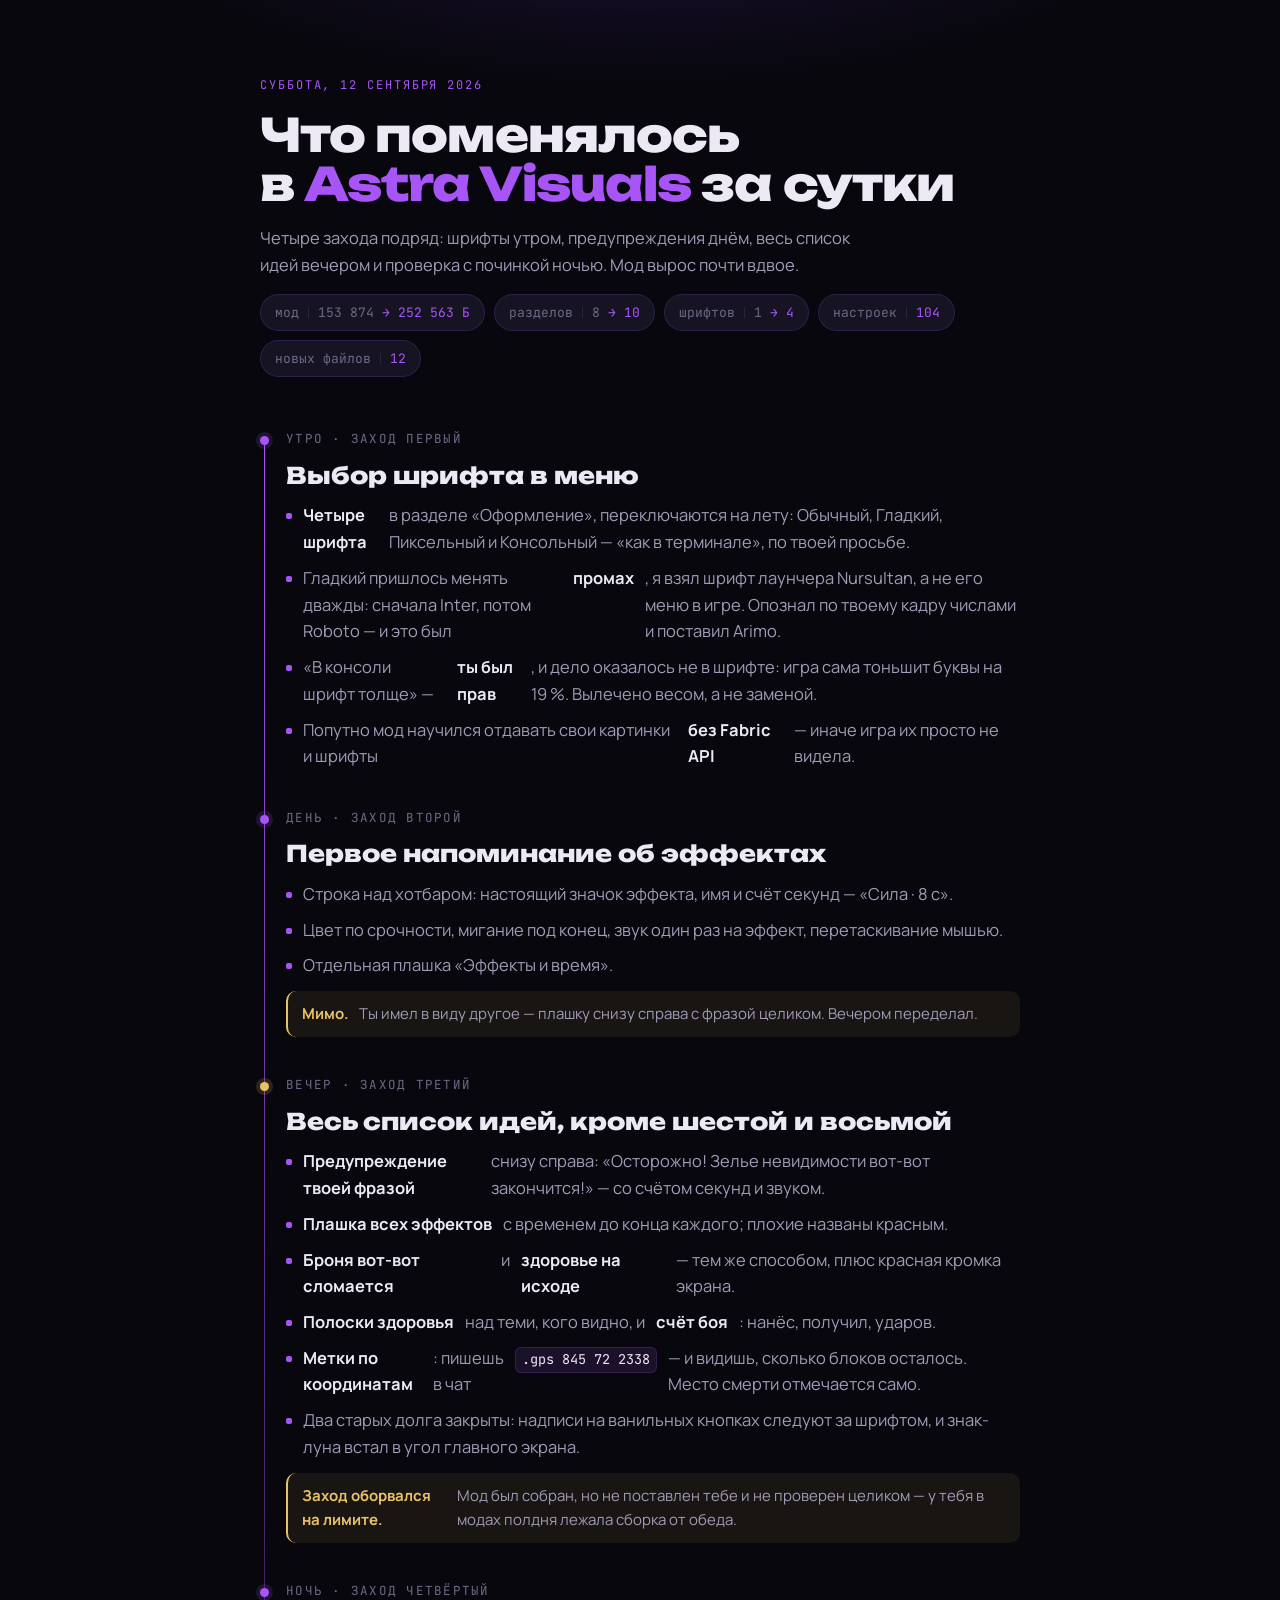
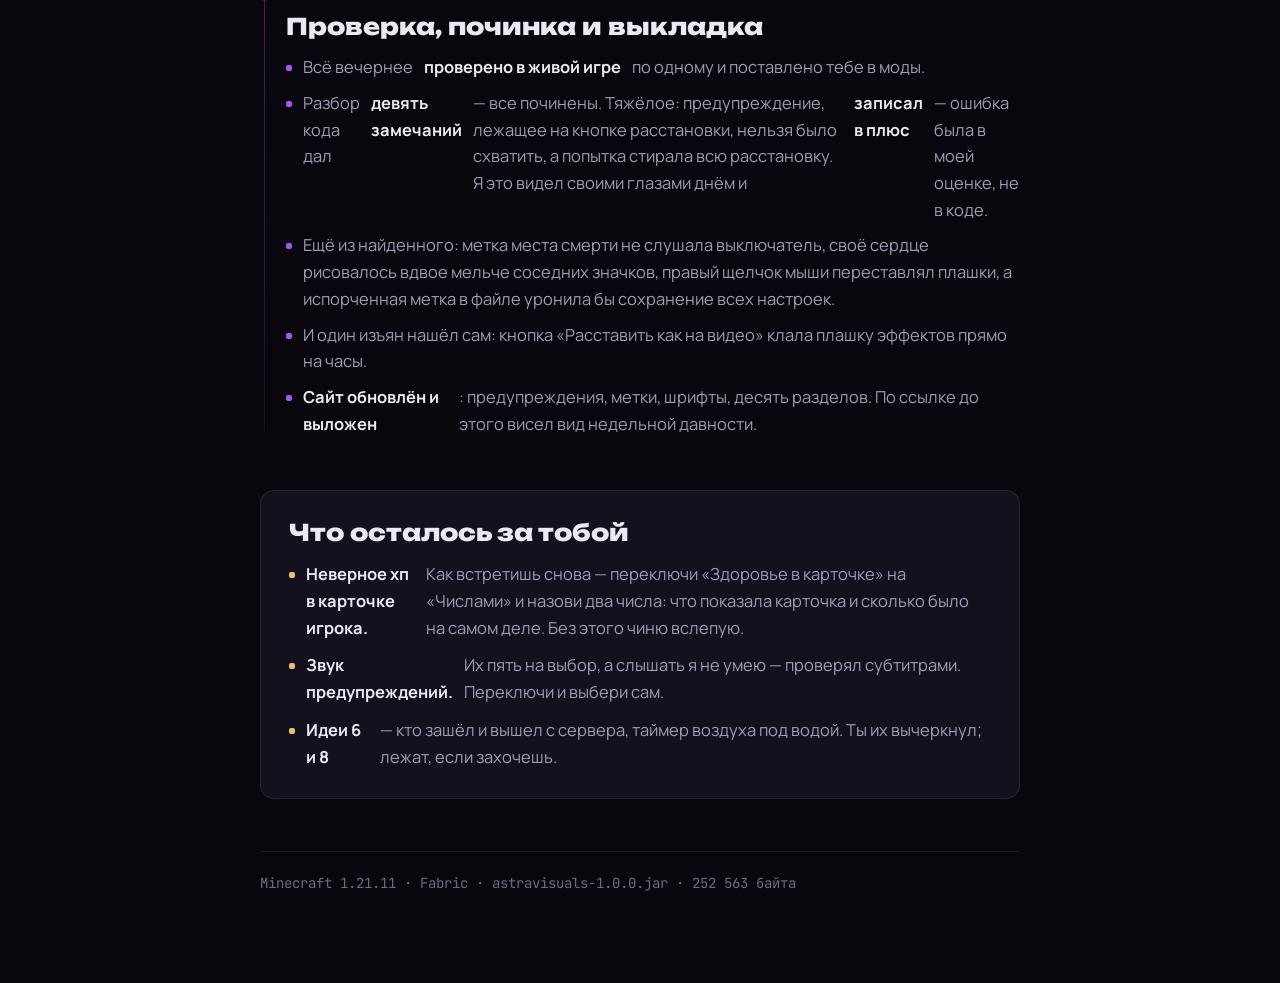
==== changes/index.html @ b12bbf44 "Сайт мода и страница изменений Сайт Astra Visuals и страница «что поменялось за сутки». Исходники ст" ====
<!doctype html>
<html lang="ru">
<head>
<meta charset="utf-8">
<meta name="viewport" content="width=device-width, initial-scale=1">
<meta name="description" content="Что поменялось в моде Astra Visuals за 12 сентября 2026 года.">
<meta property="og:title" content="Сутки Astra Visuals">
<meta property="og:description" content="Что поменялось в моде Astra Visuals за 12 сентября 2026 года.">
<meta property="og:type" content="website">
<title>Сутки Astra Visuals</title>
<link rel="preconnect" href="https://fonts.googleapis.com">
<link rel="preconnect" href="https://fonts.gstatic.com" crossorigin>
<link rel="stylesheet" href="https://fonts.googleapis.com/css2?family=Unbounded:wght@600;800&family=Manrope:wght@400;500;700&family=JetBrains+Mono:wght@400;500&display=swap">

<style>
  /* Мод фиолетово-чёрный, и страница живёт в том же одном тёмном мире —
     как и его сайт. Поэтому фон и все краски заданы явно, без второй темы. */
  :root {
    --ground:   #08070d;
    --surface:  #14111f;
    --raise:    #1b1729;
    --line:     rgba(168, 85, 247, .18);
    --hair:     rgba(236, 233, 245, .09);
    --text:     #ece9f5;
    --muted:    #a29bb6;
    --dim:      #6f6885;
    --accent:   #a855f7;
    --deep:     #6d3cd6;
    --done:     #7dd87d;
    --wait:     #e8c168;

    --display: "Unbounded", "Trebuchet MS", sans-serif;
    --body:    "Manrope", "Segoe UI", system-ui, sans-serif;
    --mono:    "JetBrains Mono", ui-monospace, Consolas, monospace;
  }

  * { box-sizing: border-box; }

  body {
    margin: 0;
    padding-block: clamp(40px, 7vw, 76px) clamp(48px, 8vw, 88px);
    padding-inline: 20px;
    background: var(--ground);
    background-image: radial-gradient(900px 420px at 50% -8%, rgba(109, 60, 214, .30), transparent 70%);
    color: var(--text);
    font-family: var(--body);
    font-size: 16.5px;
    line-height: 1.62;
    -webkit-font-smoothing: antialiased;
  }

  .page {
    width: 100%;
    max-width: 760px;
    margin-inline: auto;
    display: flex;
    flex-direction: column;
    gap: clamp(34px, 5vw, 52px);
  }

  h1, h2, h3 { font-family: var(--display); margin: 0; text-wrap: balance; }

  h1 {
    font-weight: 800;
    font-size: clamp(30px, 5.6vw, 46px);
    line-height: 1.06;
    letter-spacing: -.02em;
  }

  h1 b { color: var(--accent); font-weight: 800; }

  h2 { font-weight: 800; font-size: clamp(19px, 2.6vw, 23px); line-height: 1.25; }

  p { margin: 0; }

  .eyebrow {
    font-family: var(--mono);
    font-size: 12px;
    letter-spacing: .16em;
    text-transform: uppercase;
    color: var(--accent);
  }

  /* ===== Шапка ===== */
  .head { display: flex; flex-direction: column; gap: 16px; }

  .head p { color: var(--muted); max-width: 60ch; }

  /* ===== Плашки: ровно те, что мод рисует в игре ===== */
  .plates { display: flex; flex-wrap: wrap; gap: 9px; }

  .plate {
    display: inline-flex;
    align-items: center;
    gap: 9px;
    padding: 7px 14px;
    border-radius: 999px;
    background: rgba(27, 23, 41, .8);
    border: 1px solid var(--line);
    font-family: var(--mono);
    font-size: 13px;
    font-variant-numeric: tabular-nums;
    white-space: nowrap;
  }

  .plate .k { color: var(--dim); }
  .plate .k::after { content: ""; display: inline-block; width: 1px; height: 11px; margin-left: 9px; background: var(--hair); vertical-align: -1px; }
  .plate .v { color: var(--accent); }
  .plate .v .was { color: var(--dim); }

  /* ===== Лента заходов ===== */
  .runs {
    display: flex;
    flex-direction: column;
    gap: clamp(26px, 4vw, 38px);
    position: relative;
    padding-left: 26px;
  }

  .runs::before {
    content: "";
    position: absolute;
    left: 4px;
    top: 7px;
    bottom: 7px;
    width: 1px;
    background: linear-gradient(180deg, var(--accent), rgba(168, 85, 247, .12));
  }

  .run { position: relative; display: flex; flex-direction: column; gap: 12px; }

  .run::before {
    content: "";
    position: absolute;
    left: -26px;
    top: 7px;
    width: 9px;
    height: 9px;
    border-radius: 50%;
    background: var(--accent);
    box-shadow: 0 0 0 4px rgba(168, 85, 247, .16);
  }

  .run.cut::before { background: var(--wait); box-shadow: 0 0 0 4px rgba(232, 193, 104, .16); }

  .when {
    font-family: var(--mono);
    font-size: 12.5px;
    letter-spacing: .1em;
    text-transform: uppercase;
    color: var(--dim);
  }

  .run ul {
    margin: 0;
    padding: 0;
    list-style: none;
    display: flex;
    flex-direction: column;
    gap: 9px;
    color: var(--muted);
  }

  .run li { display: flex; gap: 11px; align-items: baseline; }

  .run li::before {
    content: "";
    width: 6px;
    height: 6px;
    border-radius: 2px;
    background: var(--accent);
    flex: none;
    translate: 0 -2px;
  }

  .run li b { color: var(--text); font-weight: 700; }

  code {
    font-family: var(--mono);
    font-size: 13.5px;
    background: rgba(168, 85, 247, .13);
    border: 1px solid var(--line);
    border-radius: 6px;
    padding: 1px 6px;
    color: var(--text);
    white-space: nowrap;
  }

  /* Пометка у оборванного захода — единственное место с жёлтым */
  .note {
    display: flex;
    gap: 10px;
    align-items: baseline;
    padding: 11px 14px;
    border-radius: 10px;
    background: rgba(232, 193, 104, .07);
    border-left: 2px solid var(--wait);
    color: var(--muted);
    font-size: 15px;
  }

  .note b { color: var(--wait); font-weight: 700; }

  /* ===== Что осталось ===== */
  .rest {
    display: flex;
    flex-direction: column;
    gap: 14px;
    padding: clamp(20px, 3vw, 28px);
    border-radius: 14px;
    background: var(--surface);
    border: 1px solid var(--hair);
  }

  .rest ul { margin: 0; padding: 0; list-style: none; display: flex; flex-direction: column; gap: 11px; color: var(--muted); }
  .rest li { display: flex; gap: 11px; align-items: baseline; }
  .rest li::before { content: ""; width: 6px; height: 6px; border-radius: 2px; background: var(--wait); flex: none; translate: 0 -2px; }
  .rest li b { color: var(--text); font-weight: 700; }

  footer {
    color: var(--dim);
    font-size: 14px;
    font-family: var(--mono);
    border-top: 1px solid var(--hair);
    padding-top: 20px;
  }

  @media (max-width: 430px) {
    .runs { padding-left: 22px; }
    .run::before { left: -22px; }
  }

  @media (prefers-reduced-motion: reduce) {
    * { animation: none !important; transition: none !important; }
  }
</style>

</head>
<body>
<div class="page">

  <header class="head">
    <span class="eyebrow">Суббота, 12 сентября 2026</span>
    <h1>Что поменялось<br>в <b>Astra Visuals</b> за сутки</h1>
    <p>Четыре захода подряд: шрифты утром, предупреждения днём, весь список идей вечером
      и проверка с починкой ночью. Мод вырос почти вдвое.</p>
    <div class="plates">
      <span class="plate"><span class="k">мод</span><span class="v"><span class="was">153 874</span> → 252 563 Б</span></span>
      <span class="plate"><span class="k">разделов</span><span class="v"><span class="was">8</span> → 10</span></span>
      <span class="plate"><span class="k">шрифтов</span><span class="v"><span class="was">1</span> → 4</span></span>
      <span class="plate"><span class="k">настроек</span><span class="v">104</span></span>
      <span class="plate"><span class="k">новых файлов</span><span class="v">12</span></span>
    </div>
  </header>

  <div class="runs">

    <section class="run">
      <span class="when">Утро · заход первый</span>
      <h2>Выбор шрифта в меню</h2>
      <ul>
        <li><b>Четыре шрифта</b> в разделе «Оформление», переключаются на лету: Обычный,
          Гладкий, Пиксельный и Консольный — «как в терминале», по твоей просьбе.</li>
        <li>Гладкий пришлось менять дважды: сначала Inter, потом Roboto — и это был <b>промах</b>,
          я взял шрифт лаунчера Nursultan, а не его меню в игре. Опознал по твоему кадру
          числами и поставил Arimo.</li>
        <li>«В консоли шрифт толще» — <b>ты был прав</b>, и дело оказалось не в шрифте:
          игра сама тоньшит буквы на 19 %. Вылечено весом, а не заменой.</li>
        <li>Попутно мод научился отдавать свои картинки и шрифты <b>без Fabric API</b> —
          иначе игра их просто не видела.</li>
      </ul>
    </section>

    <section class="run">
      <span class="when">День · заход второй</span>
      <h2>Первое напоминание об эффектах</h2>
      <ul>
        <li>Строка над хотбаром: настоящий значок эффекта, имя и счёт секунд — «Сила · 8 с».</li>
        <li>Цвет по срочности, мигание под конец, звук один раз на эффект, перетаскивание мышью.</li>
        <li>Отдельная плашка «Эффекты и время».</li>
      </ul>
      <div class="note"><b>Мимо.</b>
        <span>Ты имел в виду другое — плашку снизу справа с фразой целиком. Вечером переделал.</span></div>
    </section>

    <section class="run cut">
      <span class="when">Вечер · заход третий</span>
      <h2>Весь список идей, кроме шестой и восьмой</h2>
      <ul>
        <li><b>Предупреждение твоей фразой</b> снизу справа: «Осторожно! Зелье невидимости
          вот-вот закончится!» — со счётом секунд и звуком.</li>
        <li><b>Плашка всех эффектов</b> с временем до конца каждого; плохие названы красным.</li>
        <li><b>Броня вот-вот сломается</b> и <b>здоровье на исходе</b> — тем же способом,
          плюс красная кромка экрана.</li>
        <li><b>Полоски здоровья</b> над теми, кого видно, и <b>счёт боя</b>: нанёс, получил, ударов.</li>
        <li><b>Метки по координатам</b>: пишешь в чат <code>.gps 845 72 2338</code> — и видишь,
          сколько блоков осталось. Место смерти отмечается само.</li>
        <li>Два старых долга закрыты: надписи на ванильных кнопках следуют за шрифтом,
          и знак-луна встал в угол главного экрана.</li>
      </ul>
      <div class="note"><b>Заход оборвался на лимите.</b>
        <span>Мод был собран, но не поставлен тебе и не проверен целиком — у тебя в модах
          полдня лежала сборка от обеда.</span></div>
    </section>

    <section class="run">
      <span class="when">Ночь · заход четвёртый</span>
      <h2>Проверка, починка и выкладка</h2>
      <ul>
        <li>Всё вечернее <b>проверено в живой игре</b> по одному и поставлено тебе в моды.</li>
        <li>Разбор кода дал <b>девять замечаний</b> — все починены. Тяжёлое: предупреждение,
          лежащее на кнопке расстановки, нельзя было схватить, а попытка стирала всю расстановку.
          Я это видел своими глазами днём и <b>записал в плюс</b> — ошибка была в моей оценке,
          не в коде.</li>
        <li>Ещё из найденного: метка места смерти не слушала выключатель, своё сердце рисовалось
          вдвое мельче соседних значков, правый щелчок мыши переставлял плашки, а испорченная
          метка в файле уронила бы сохранение всех настроек.</li>
        <li>И один изъян нашёл сам: кнопка «Расставить как на видео» клала плашку эффектов
          прямо на часы.</li>
        <li><b>Сайт обновлён и выложен</b>: предупреждения, метки, шрифты, десять разделов.
          По ссылке до этого висел вид недельной давности.</li>
      </ul>
    </section>

  </div>

  <section class="rest">
    <h2>Что осталось за тобой</h2>
    <ul>
      <li><b>Неверное хп в карточке игрока.</b> Как встретишь снова — переключи «Здоровье
        в карточке» на «Числами» и назови два числа: что показала карточка и сколько было
        на самом деле. Без этого чиню вслепую.</li>
      <li><b>Звук предупреждений.</b> Их пять на выбор, а слышать я не умею — проверял субтитрами.
        Переключи и выбери сам.</li>
      <li><b>Идеи 6 и 8</b> — кто зашёл и вышел с сервера, таймер воздуха под водой.
        Ты их вычеркнул; лежат, если захочешь.</li>
    </ul>
  </section>

  <footer>Minecraft 1.21.11 · Fabric · astravisuals-1.0.0.jar · 252 563 байта</footer>

</div>
</body>
</html>
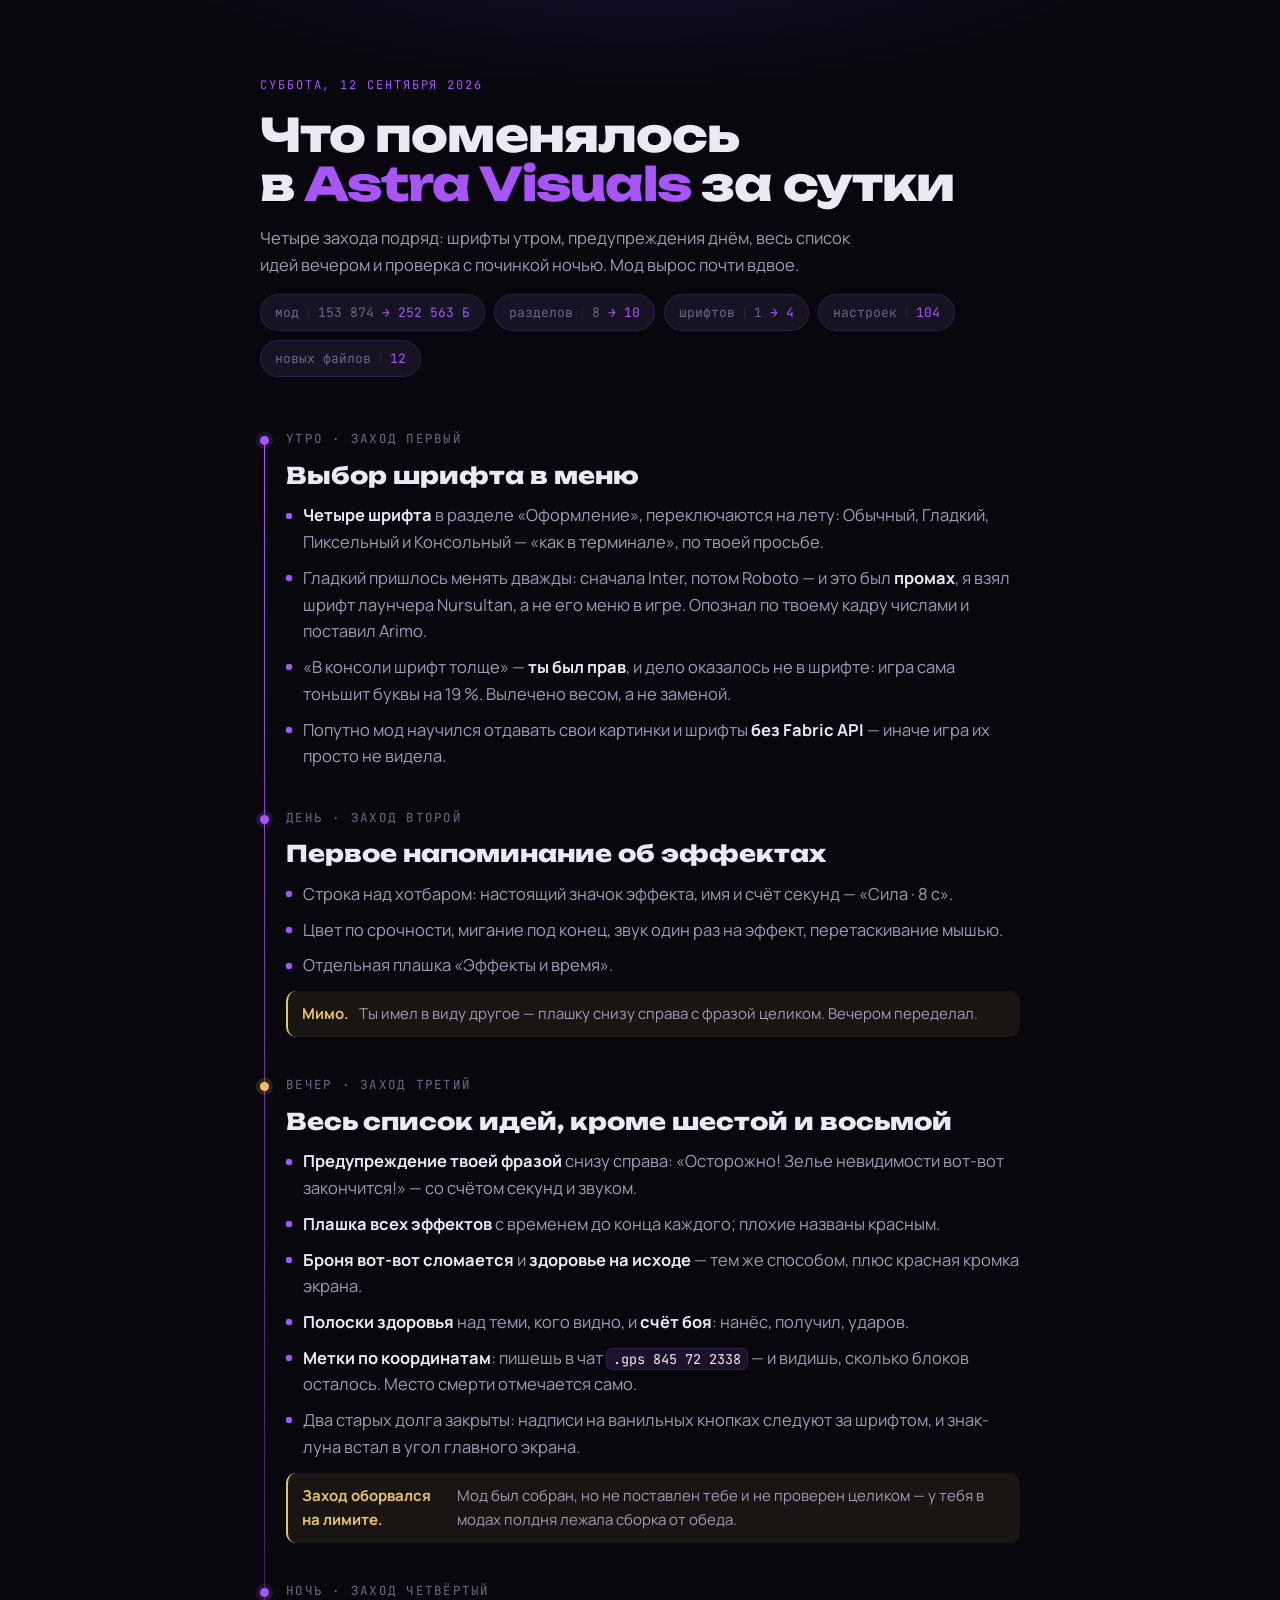
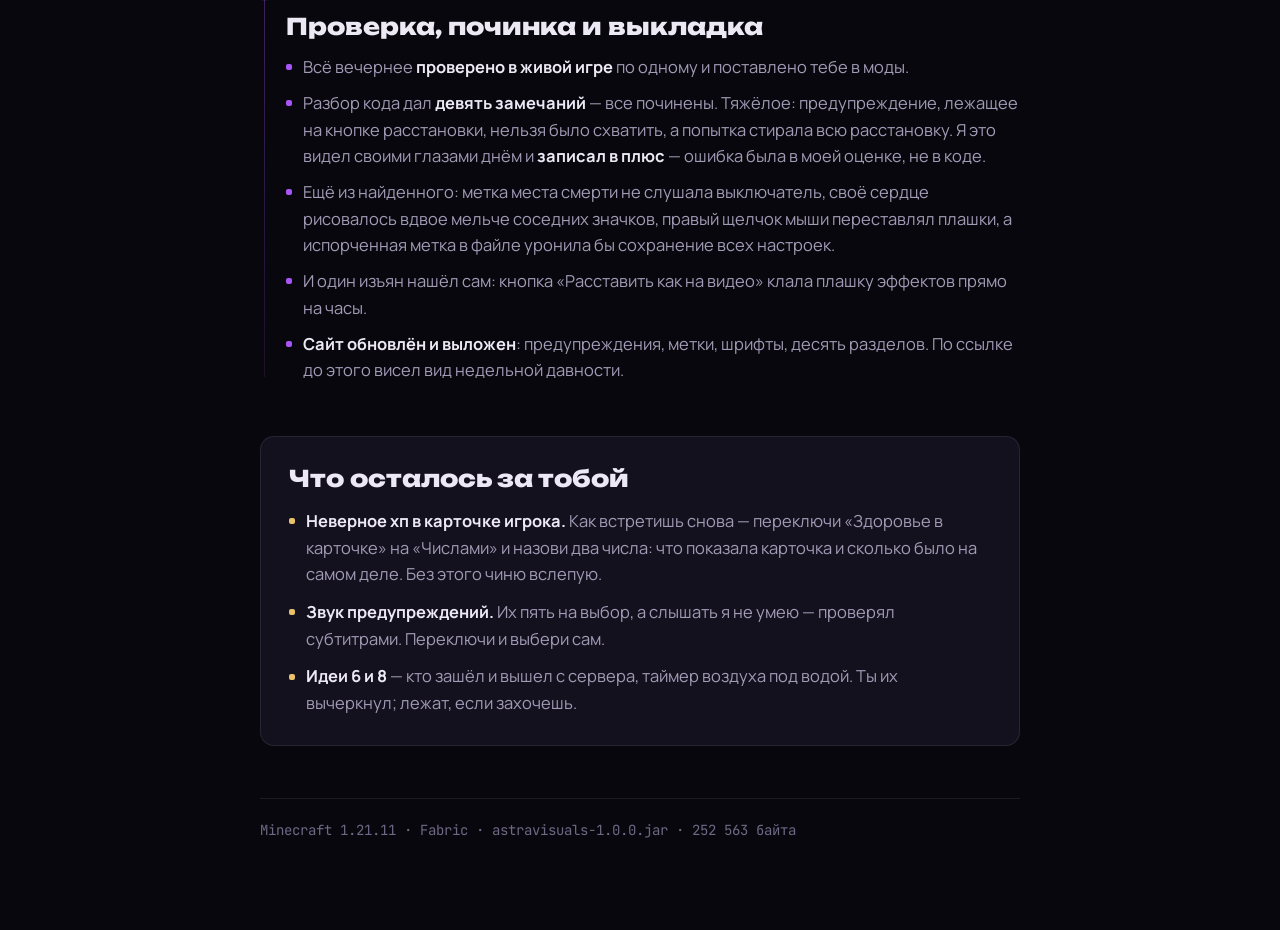
==== commit 591dea16: "Пункты списков: маркер на место, а не флексом Пункт списка был флекс-контейнером, а флекс делает отд" ====
--- a/changes/index.html
+++ b/changes/index.html
@@ -161,16 +161,17 @@
     color: var(--muted);
   }
 
-  .run li { display: flex; gap: 11px; align-items: baseline; }
+  .run li { position: relative; padding-left: 17px; }
 
   .run li::before {
     content: "";
+    position: absolute;
+    left: 0;
+    top: .62em;
     width: 6px;
     height: 6px;
     border-radius: 2px;
     background: var(--accent);
-    flex: none;
-    translate: 0 -2px;
   }
 
   .run li b { color: var(--text); font-weight: 700; }
@@ -213,8 +214,8 @@
   }
 
   .rest ul { margin: 0; padding: 0; list-style: none; display: flex; flex-direction: column; gap: 11px; color: var(--muted); }
-  .rest li { display: flex; gap: 11px; align-items: baseline; }
-  .rest li::before { content: ""; width: 6px; height: 6px; border-radius: 2px; background: var(--wait); flex: none; translate: 0 -2px; }
+  .rest li { position: relative; padding-left: 17px; }
+  .rest li::before { content: ""; position: absolute; left: 0; top: .62em; width: 6px; height: 6px; border-radius: 2px; background: var(--wait); }
   .rest li b { color: var(--text); font-weight: 700; }
 
   footer {
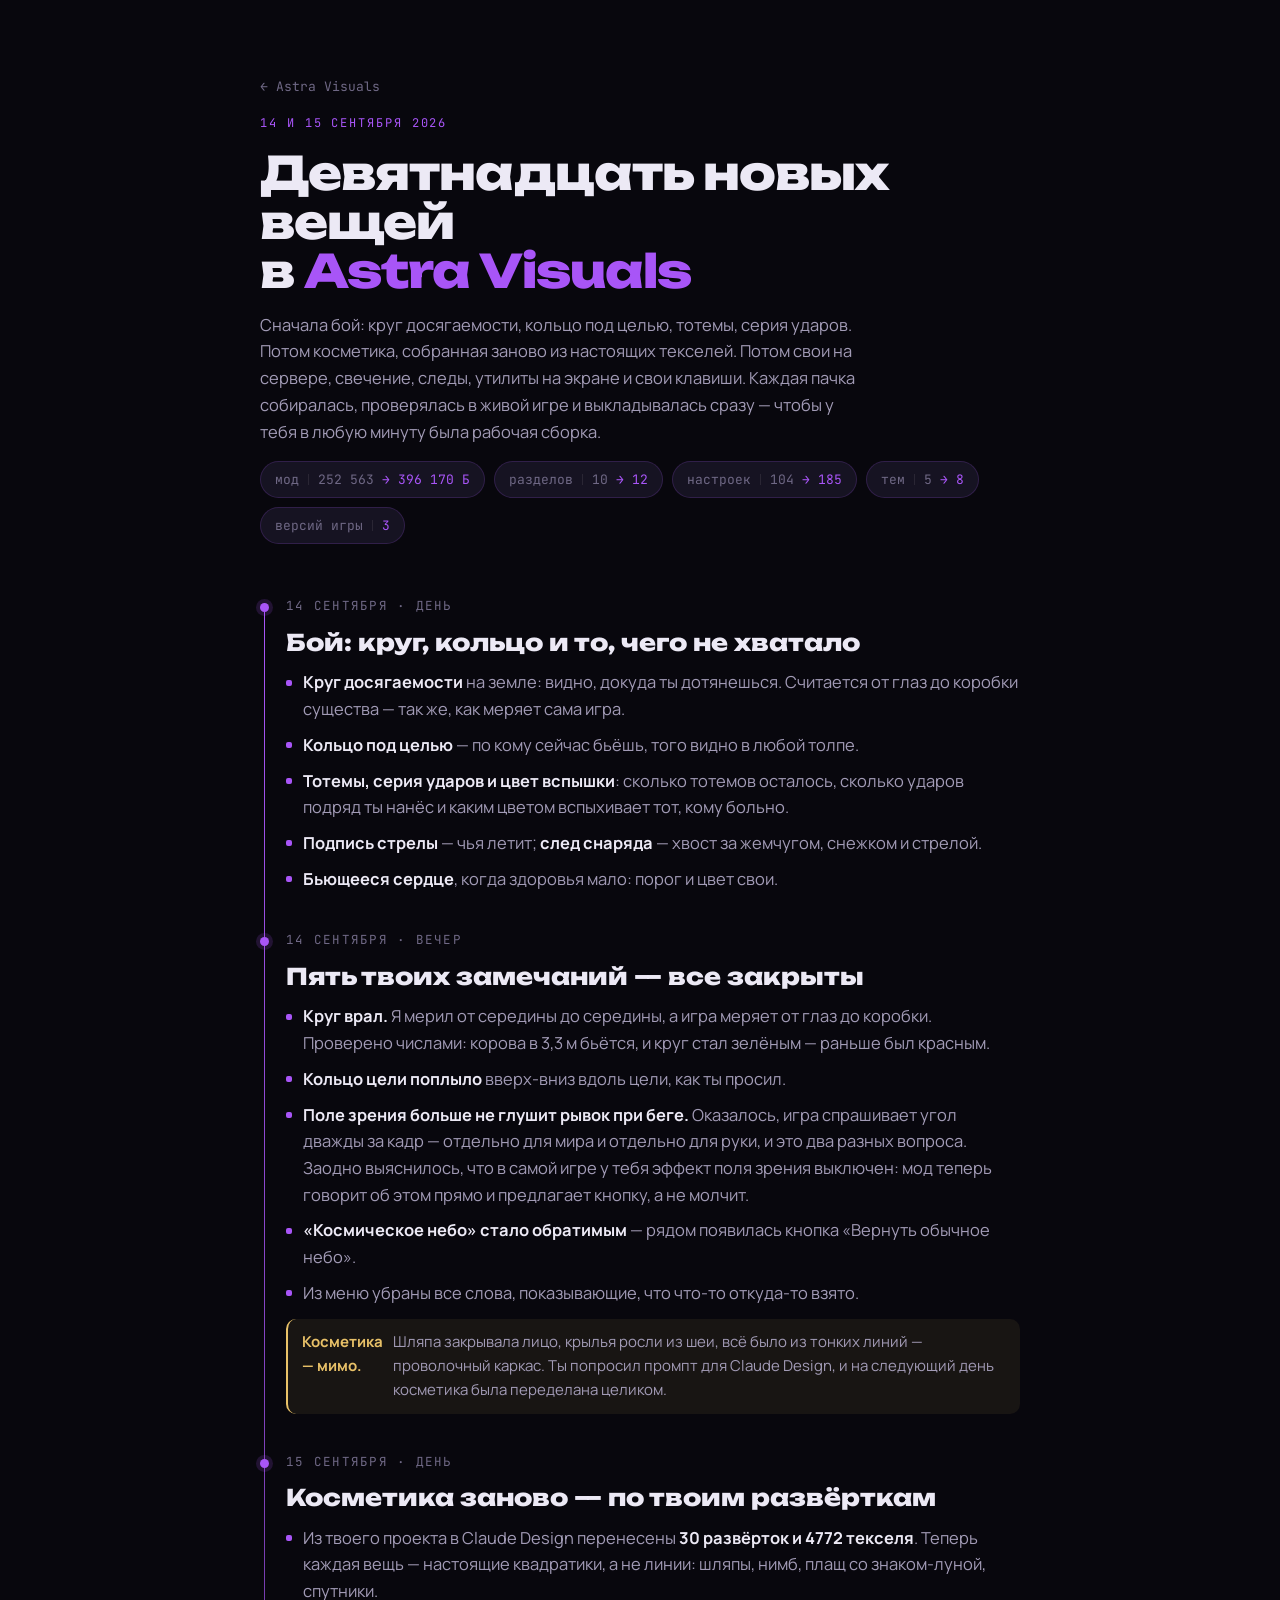
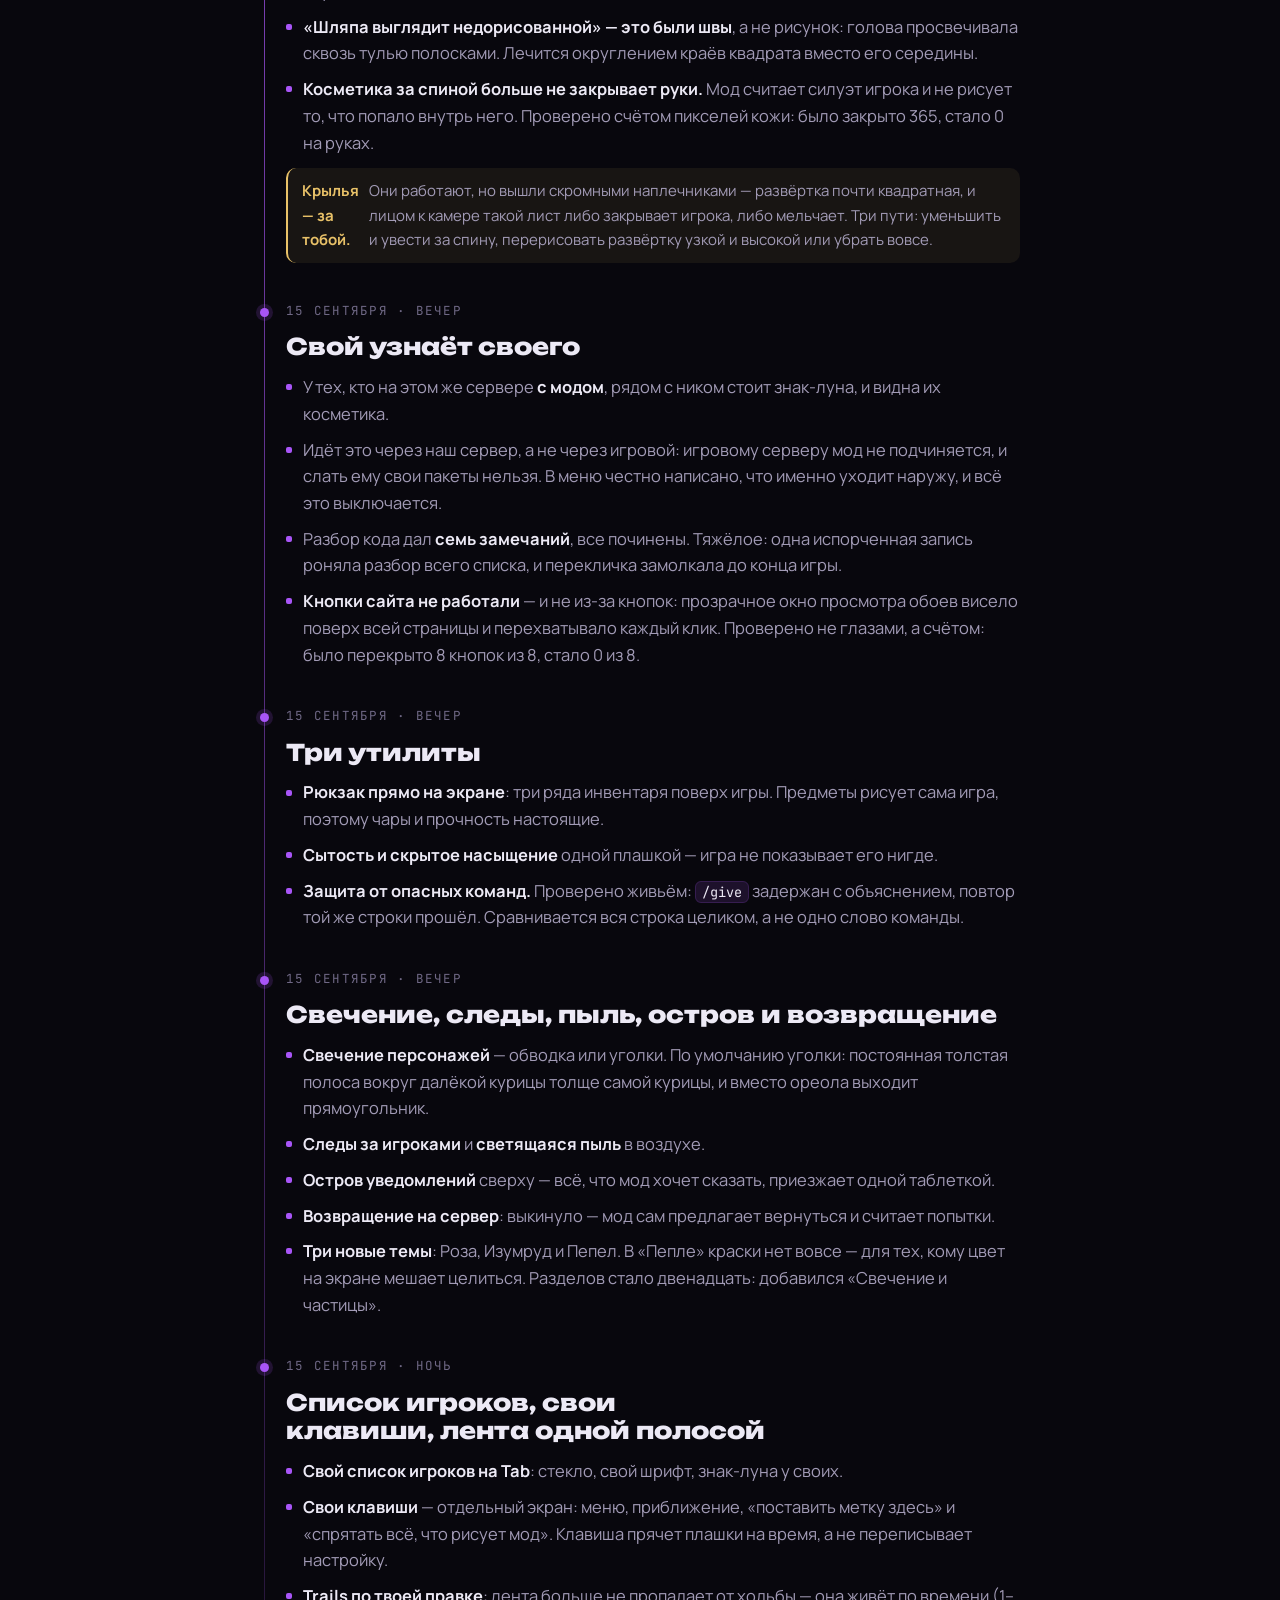
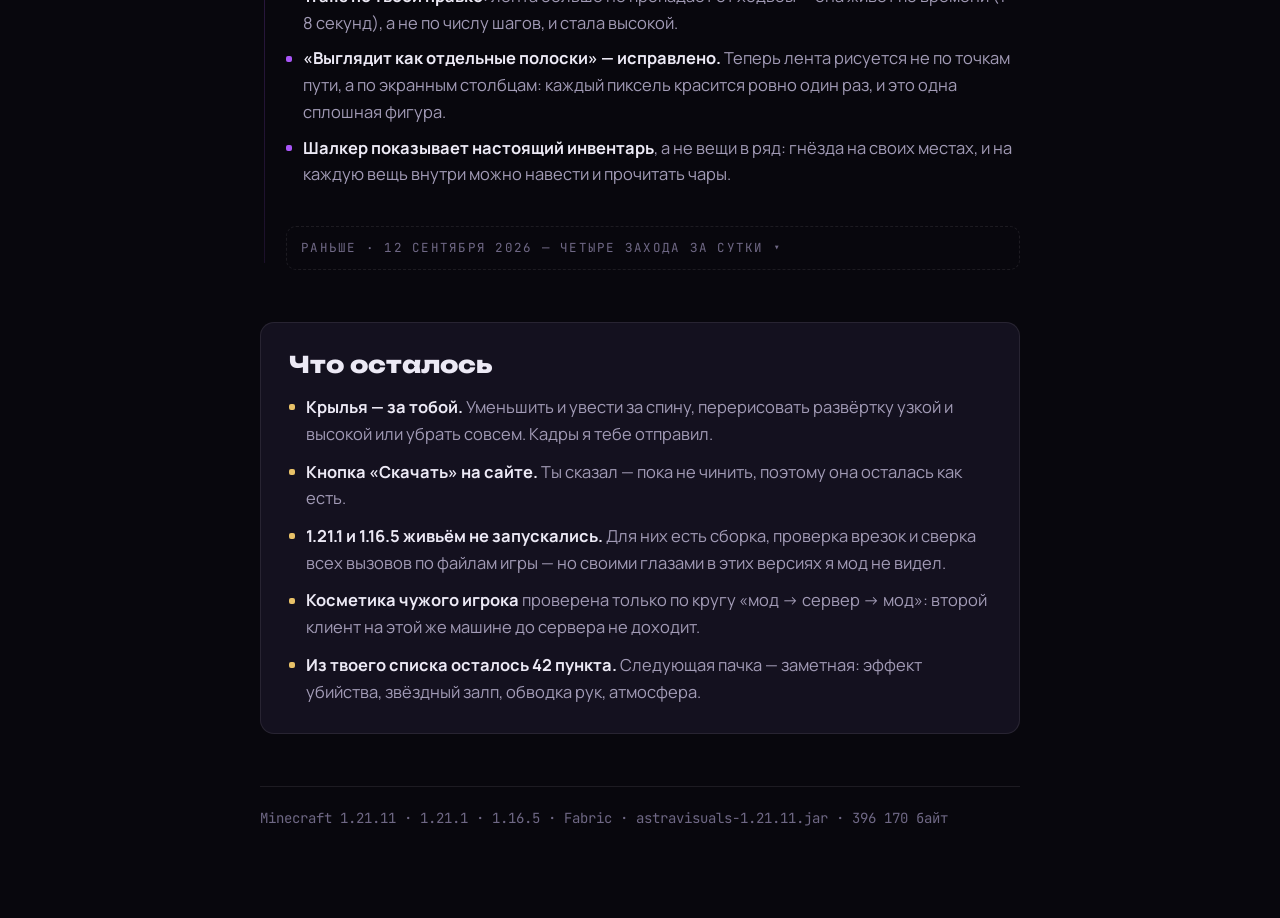
==== commit 12b038d9: "Сайт: всё, что появилось 14 и 15 сентября Главная: раздел «Новое» с девятнадцатью карточками (бой, к" ====
--- a/changes/index.html
+++ b/changes/index.html
@@ -3,11 +3,11 @@
 <head>
 <meta charset="utf-8">
 <meta name="viewport" content="width=device-width, initial-scale=1">
-<meta name="description" content="Что поменялось в моде Astra Visuals за 12 сентября 2026 года.">
-<meta property="og:title" content="Сутки Astra Visuals">
-<meta property="og:description" content="Что поменялось в моде Astra Visuals за 12 сентября 2026 года.">
+<meta name="description" content="Что появилось в моде Astra Visuals 14 и 15 сентября 2026 года: бой, косметика, свои на сервере, свечение и утилиты на экране.">
+<meta property="og:title" content="Что нового в Astra Visuals">
+<meta property="og:description" content="Что появилось в моде Astra Visuals 14 и 15 сентября 2026 года: бой, косметика, свои на сервере, свечение и утилиты на экране.">
 <meta property="og:type" content="website">
-<title>Сутки Astra Visuals</title>
+<title>Что нового в Astra Visuals</title>
 <link rel="preconnect" href="https://fonts.googleapis.com">
 <link rel="preconnect" href="https://fonts.gstatic.com" crossorigin>
 <link rel="stylesheet" href="https://fonts.googleapis.com/css2?family=Unbounded:wght@600;800&family=Manrope:wght@400;500;700&family=JetBrains+Mono:wght@400;500&display=swap">
@@ -86,6 +86,42 @@
 
   .head p { color: var(--muted); max-width: 60ch; }
 
+  .back {
+    font-family: var(--mono);
+    font-size: 13px;
+    color: var(--dim);
+    text-decoration: none;
+    border-bottom: 1px solid transparent;
+    align-self: flex-start;
+  }
+
+  .back:hover { color: var(--accent); border-bottom-color: var(--line); }
+
+  /* ===== Прошлые дни: свёрнуты, чтобы новое было сверху ===== */
+  .older { position: relative; }
+
+  .older > summary {
+    cursor: pointer;
+    list-style: none;
+    font-family: var(--mono);
+    font-size: 12.5px;
+    letter-spacing: .1em;
+    text-transform: uppercase;
+    color: var(--dim);
+    padding: 11px 14px;
+    border-radius: 10px;
+    border: 1px dashed var(--hair);
+  }
+
+  .older > summary::-webkit-details-marker { display: none; }
+  .older > summary:hover { color: var(--accent); border-color: var(--line); }
+  .older > summary::after { content: " ▾"; }
+  .older[open] > summary::after { content: " ▴"; }
+
+  .older[open] > summary { margin-bottom: clamp(26px, 4vw, 38px); }
+
+  .older .run + .run { margin-top: clamp(26px, 4vw, 38px); }
+
   /* ===== Плашки: ровно те, что мод рисует в игре ===== */
   .plates { display: flex; flex-wrap: wrap; gap: 9px; }
 
@@ -241,20 +277,133 @@
 <div class="page">
 
   <header class="head">
-    <span class="eyebrow">Суббота, 12 сентября 2026</span>
-    <h1>Что поменялось<br>в <b>Astra Visuals</b> за сутки</h1>
-    <p>Четыре захода подряд: шрифты утром, предупреждения днём, весь список идей вечером
-      и проверка с починкой ночью. Мод вырос почти вдвое.</p>
+    <a class="back" href="../">← Astra Visuals</a>
+    <span class="eyebrow">14 и 15 сентября 2026</span>
+    <h1>Девятнадцать новых вещей<br>в <b>Astra Visuals</b></h1>
+    <p>Сначала бой: круг досягаемости, кольцо под целью, тотемы, серия ударов. Потом косметика,
+      собранная заново из настоящих текселей. Потом свои на сервере, свечение, следы, утилиты на экране
+      и свои клавиши. Каждая пачка собиралась, проверялась в живой игре и выкладывалась сразу —
+      чтобы у тебя в любую минуту была рабочая сборка.</p>
     <div class="plates">
-      <span class="plate"><span class="k">мод</span><span class="v"><span class="was">153 874</span> → 252 563 Б</span></span>
-      <span class="plate"><span class="k">разделов</span><span class="v"><span class="was">8</span> → 10</span></span>
-      <span class="plate"><span class="k">шрифтов</span><span class="v"><span class="was">1</span> → 4</span></span>
-      <span class="plate"><span class="k">настроек</span><span class="v">104</span></span>
-      <span class="plate"><span class="k">новых файлов</span><span class="v">12</span></span>
+      <span class="plate"><span class="k">мод</span><span class="v"><span class="was">252 563</span> → 396 170 Б</span></span>
+      <span class="plate"><span class="k">разделов</span><span class="v"><span class="was">10</span> → 12</span></span>
+      <span class="plate"><span class="k">настроек</span><span class="v"><span class="was">104</span> → 185</span></span>
+      <span class="plate"><span class="k">тем</span><span class="v"><span class="was">5</span> → 8</span></span>
+      <span class="plate"><span class="k">версий игры</span><span class="v">3</span></span>
     </div>
   </header>
 
   <div class="runs">
+
+    <section class="run">
+      <span class="when">14 сентября · день</span>
+      <h2>Бой: круг, кольцо и то, чего не хватало</h2>
+      <ul>
+        <li><b>Круг досягаемости</b> на земле: видно, докуда ты дотянешься. Считается от глаз до коробки
+          существа — так же, как меряет сама игра.</li>
+        <li><b>Кольцо под целью</b> — по кому сейчас бьёшь, того видно в любой толпе.</li>
+        <li><b>Тотемы, серия ударов и цвет вспышки</b>: сколько тотемов осталось, сколько ударов подряд ты
+          нанёс и каким цветом вспыхивает тот, кому больно.</li>
+        <li><b>Подпись стрелы</b> — чья летит; <b>след снаряда</b> — хвост за жемчугом, снежком и стрелой.</li>
+        <li><b>Бьющееся сердце</b>, когда здоровья мало: порог и цвет свои.</li>
+      </ul>
+    </section>
+
+    <section class="run">
+      <span class="when">14 сентября · вечер</span>
+      <h2>Пять твоих замечаний — все закрыты</h2>
+      <ul>
+        <li><b>Круг врал.</b> Я мерил от середины до середины, а игра меряет от глаз до коробки. Проверено
+          числами: корова в 3,3 м бьётся, и круг стал зелёным — раньше был красным.</li>
+        <li><b>Кольцо цели поплыло</b> вверх-вниз вдоль цели, как ты просил.</li>
+        <li><b>Поле зрения больше не глушит рывок при беге.</b> Оказалось, игра спрашивает угол дважды за
+          кадр — отдельно для мира и отдельно для руки, и это два разных вопроса. Заодно выяснилось, что
+          в самой игре у тебя эффект поля зрения выключен: мод теперь говорит об этом прямо и предлагает
+          кнопку, а не молчит.</li>
+        <li><b>«Космическое небо» стало обратимым</b> — рядом появилась кнопка «Вернуть обычное небо».</li>
+        <li>Из меню убраны все слова, показывающие, что что-то откуда-то взято.</li>
+      </ul>
+      <div class="note"><b>Косметика — мимо.</b>
+        <span>Шляпа закрывала лицо, крылья росли из шеи, всё было из тонких линий — проволочный каркас.
+          Ты попросил промпт для Claude Design, и на следующий день косметика была переделана целиком.</span></div>
+    </section>
+
+    <section class="run">
+      <span class="when">15 сентября · день</span>
+      <h2>Косметика заново — по твоим развёрткам</h2>
+      <ul>
+        <li>Из твоего проекта в Claude Design перенесены <b>30 развёрток и 4772 текселя</b>. Теперь каждая
+          вещь — настоящие квадратики, а не линии: шляпы, нимб, плащ со знаком-луной, спутники.</li>
+        <li><b>«Шляпа выглядит недорисованной» — это были швы</b>, а не рисунок: голова просвечивала сквозь
+          тулью полосками. Лечится округлением краёв квадрата вместо его середины.</li>
+        <li><b>Косметика за спиной больше не закрывает руки.</b> Мод считает силуэт игрока и не рисует то,
+          что попало внутрь него. Проверено счётом пикселей кожи: было закрыто 365, стало 0 на руках.</li>
+      </ul>
+      <div class="note"><b>Крылья — за тобой.</b>
+        <span>Они работают, но вышли скромными наплечниками — развёртка почти квадратная, и лицом к камере
+          такой лист либо закрывает игрока, либо мельчает. Три пути: уменьшить и увести за спину,
+          перерисовать развёртку узкой и высокой или убрать вовсе.</span></div>
+    </section>
+
+    <section class="run">
+      <span class="when">15 сентября · вечер</span>
+      <h2>Свой узнаёт своего</h2>
+      <ul>
+        <li>У тех, кто на этом же сервере <b>с модом</b>, рядом с ником стоит знак-луна, и видна их косметика.</li>
+        <li>Идёт это через наш сервер, а не через игровой: игровому серверу мод не подчиняется, и слать ему
+          свои пакеты нельзя. В меню честно написано, что именно уходит наружу, и всё это выключается.</li>
+        <li>Разбор кода дал <b>семь замечаний</b>, все починены. Тяжёлое: одна испорченная запись роняла
+          разбор всего списка, и перекличка замолкала до конца игры.</li>
+        <li><b>Кнопки сайта не работали</b> — и не из-за кнопок: прозрачное окно просмотра обоев висело
+          поверх всей страницы и перехватывало каждый клик. Проверено не глазами, а счётом: было перекрыто
+          8 кнопок из 8, стало 0 из 8.</li>
+      </ul>
+    </section>
+
+    <section class="run">
+      <span class="when">15 сентября · вечер</span>
+      <h2>Три утилиты</h2>
+      <ul>
+        <li><b>Рюкзак прямо на экране</b>: три ряда инвентаря поверх игры. Предметы рисует сама игра,
+          поэтому чары и прочность настоящие.</li>
+        <li><b>Сытость и скрытое насыщение</b> одной плашкой — игра не показывает его нигде.</li>
+        <li><b>Защита от опасных команд.</b> Проверено живьём: <code>/give</code> задержан с объяснением,
+          повтор той же строки прошёл. Сравнивается вся строка целиком, а не одно слово команды.</li>
+      </ul>
+    </section>
+
+    <section class="run">
+      <span class="when">15 сентября · вечер</span>
+      <h2>Свечение, следы, пыль, остров и возвращение</h2>
+      <ul>
+        <li><b>Свечение персонажей</b> — обводка или уголки. По умолчанию уголки: постоянная толстая полоса
+          вокруг далёкой курицы толще самой курицы, и вместо ореола выходит прямоугольник.</li>
+        <li><b>Следы за игроками</b> и <b>светящаяся пыль</b> в воздухе.</li>
+        <li><b>Остров уведомлений</b> сверху — всё, что мод хочет сказать, приезжает одной таблеткой.</li>
+        <li><b>Возвращение на сервер</b>: выкинуло — мод сам предлагает вернуться и считает попытки.</li>
+        <li><b>Три новые темы</b>: Роза, Изумруд и Пепел. В «Пепле» краски нет вовсе — для тех, кому цвет
+          на экране мешает целиться. Разделов стало двенадцать: добавился «Свечение и частицы».</li>
+      </ul>
+    </section>
+
+    <section class="run">
+      <span class="when">15 сентября · ночь</span>
+      <h2>Список игроков, свои клавиши, лента одной полосой</h2>
+      <ul>
+        <li><b>Свой список игроков на Tab</b>: стекло, свой шрифт, знак-луна у своих.</li>
+        <li><b>Свои клавиши</b> — отдельный экран: меню, приближение, «поставить метку здесь» и «спрятать
+          всё, что рисует мод». Клавиша прячет плашки на время, а не переписывает настройку.</li>
+        <li><b>Trails по твоей правке</b>: лента больше не пропадает от ходьбы — она живёт по времени
+          (1–8 секунд), а не по числу шагов, и стала высокой.</li>
+        <li><b>«Выглядит как отдельные полоски» — исправлено.</b> Теперь лента рисуется не по точкам пути,
+          а по экранным столбцам: каждый пиксель красится ровно один раз, и это одна сплошная фигура.</li>
+        <li><b>Шалкер показывает настоящий инвентарь</b>, а не вещи в ряд: гнёзда на своих местах, и на
+          каждую вещь внутри можно навести и прочитать чары.</li>
+      </ul>
+    </section>
+
+    <details class="older">
+      <summary>Раньше · 12 сентября 2026 — четыре захода за сутки</summary>
 
     <section class="run">
       <span class="when">Утро · заход первый</span>
@@ -323,22 +472,26 @@
       </ul>
     </section>
 
+    </details>
+
   </div>
 
   <section class="rest">
-    <h2>Что осталось за тобой</h2>
+    <h2>Что осталось</h2>
     <ul>
-      <li><b>Неверное хп в карточке игрока.</b> Как встретишь снова — переключи «Здоровье
-        в карточке» на «Числами» и назови два числа: что показала карточка и сколько было
-        на самом деле. Без этого чиню вслепую.</li>
-      <li><b>Звук предупреждений.</b> Их пять на выбор, а слышать я не умею — проверял субтитрами.
-        Переключи и выбери сам.</li>
-      <li><b>Идеи 6 и 8</b> — кто зашёл и вышел с сервера, таймер воздуха под водой.
-        Ты их вычеркнул; лежат, если захочешь.</li>
+      <li><b>Крылья — за тобой.</b> Уменьшить и увести за спину, перерисовать развёртку узкой и высокой
+        или убрать совсем. Кадры я тебе отправил.</li>
+      <li><b>Кнопка «Скачать» на сайте.</b> Ты сказал — пока не чинить, поэтому она осталась как есть.</li>
+      <li><b>1.21.1 и 1.16.5 живьём не запускались.</b> Для них есть сборка, проверка врезок и сверка всех
+        вызовов по файлам игры — но своими глазами в этих версиях я мод не видел.</li>
+      <li><b>Косметика чужого игрока</b> проверена только по кругу «мод → сервер → мод»: второй клиент на
+        этой же машине до сервера не доходит.</li>
+      <li><b>Из твоего списка осталось 42 пункта.</b> Следующая пачка — заметная: эффект убийства,
+        звёздный залп, обводка рук, атмосфера.</li>
     </ul>
   </section>
 
-  <footer>Minecraft 1.21.11 · Fabric · astravisuals-1.0.0.jar · 252 563 байта</footer>
+  <footer>Minecraft 1.21.11 · 1.21.1 · 1.16.5 · Fabric · astravisuals-1.21.11.jar · 396 170 байт</footer>
 
 </div>
 </body>
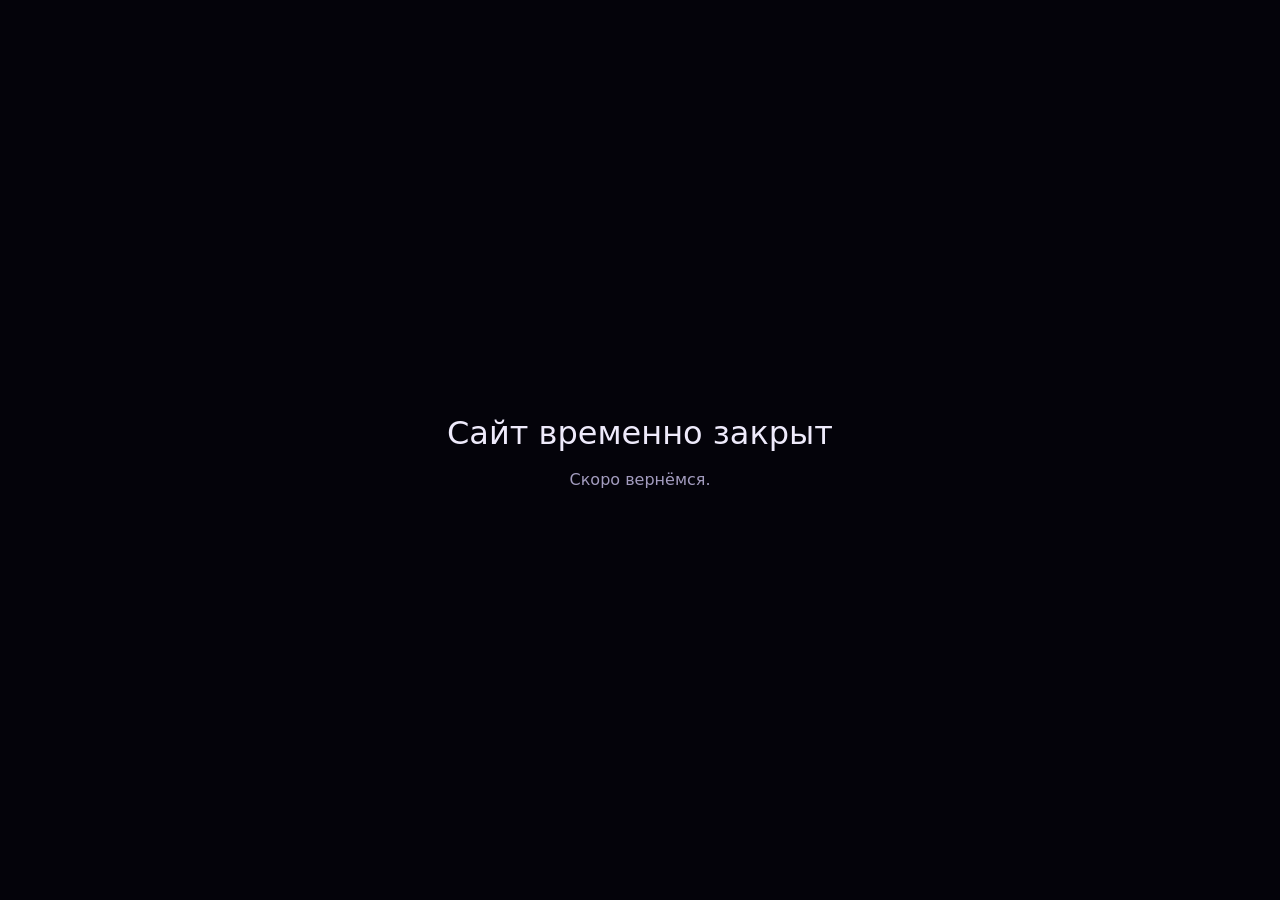
==== commit 534aafb6: "Сайт временно закрыт (страница изменений) Co-Authored-By: Claude Opus 5.5 <noreply@anthropic.com>" ====
--- a/changes/index.html
+++ b/changes/index.html
@@ -3,496 +3,21 @@
 <head>
 <meta charset="utf-8">
 <meta name="viewport" content="width=device-width, initial-scale=1">
-<meta name="description" content="Что появилось в моде Astra Visuals 14 и 15 сентября 2026 года: бой, косметика, свои на сервере, свечение и утилиты на экране.">
-<meta property="og:title" content="Что нового в Astra Visuals">
-<meta property="og:description" content="Что появилось в моде Astra Visuals 14 и 15 сентября 2026 года: бой, косметика, свои на сервере, свечение и утилиты на экране.">
-<meta property="og:type" content="website">
-<title>Что нового в Astra Visuals</title>
-<link rel="preconnect" href="https://fonts.googleapis.com">
-<link rel="preconnect" href="https://fonts.gstatic.com" crossorigin>
-<link rel="stylesheet" href="https://fonts.googleapis.com/css2?family=Unbounded:wght@600;800&family=Manrope:wght@400;500;700&family=JetBrains+Mono:wght@400;500&display=swap">
-
+<meta name="robots" content="noindex">
+<title>Astra Visuals</title>
 <style>
-  /* Мод фиолетово-чёрный, и страница живёт в том же одном тёмном мире —
-     как и его сайт. Поэтому фон и все краски заданы явно, без второй темы. */
-  :root {
-    --ground:   #08070d;
-    --surface:  #14111f;
-    --raise:    #1b1729;
-    --line:     rgba(168, 85, 247, .18);
-    --hair:     rgba(236, 233, 245, .09);
-    --text:     #ece9f5;
-    --muted:    #a29bb6;
-    --dim:      #6f6885;
-    --accent:   #a855f7;
-    --deep:     #6d3cd6;
-    --done:     #7dd87d;
-    --wait:     #e8c168;
-
-    --display: "Unbounded", "Trebuchet MS", sans-serif;
-    --body:    "Manrope", "Segoe UI", system-ui, sans-serif;
-    --mono:    "JetBrains Mono", ui-monospace, Consolas, monospace;
-  }
-
-  * { box-sizing: border-box; }
-
-  body {
-    margin: 0;
-    padding-block: clamp(40px, 7vw, 76px) clamp(48px, 8vw, 88px);
-    padding-inline: 20px;
-    background: var(--ground);
-    background-image: radial-gradient(900px 420px at 50% -8%, rgba(109, 60, 214, .30), transparent 70%);
-    color: var(--text);
-    font-family: var(--body);
-    font-size: 16.5px;
-    line-height: 1.62;
-    -webkit-font-smoothing: antialiased;
-  }
-
-  .page {
-    width: 100%;
-    max-width: 760px;
-    margin-inline: auto;
-    display: flex;
-    flex-direction: column;
-    gap: clamp(34px, 5vw, 52px);
-  }
-
-  h1, h2, h3 { font-family: var(--display); margin: 0; text-wrap: balance; }
-
-  h1 {
-    font-weight: 800;
-    font-size: clamp(30px, 5.6vw, 46px);
-    line-height: 1.06;
-    letter-spacing: -.02em;
-  }
-
-  h1 b { color: var(--accent); font-weight: 800; }
-
-  h2 { font-weight: 800; font-size: clamp(19px, 2.6vw, 23px); line-height: 1.25; }
-
-  p { margin: 0; }
-
-  .eyebrow {
-    font-family: var(--mono);
-    font-size: 12px;
-    letter-spacing: .16em;
-    text-transform: uppercase;
-    color: var(--accent);
-  }
-
-  /* ===== Шапка ===== */
-  .head { display: flex; flex-direction: column; gap: 16px; }
-
-  .head p { color: var(--muted); max-width: 60ch; }
-
-  .back {
-    font-family: var(--mono);
-    font-size: 13px;
-    color: var(--dim);
-    text-decoration: none;
-    border-bottom: 1px solid transparent;
-    align-self: flex-start;
-  }
-
-  .back:hover { color: var(--accent); border-bottom-color: var(--line); }
-
-  /* ===== Прошлые дни: свёрнуты, чтобы новое было сверху ===== */
-  .older { position: relative; }
-
-  .older > summary {
-    cursor: pointer;
-    list-style: none;
-    font-family: var(--mono);
-    font-size: 12.5px;
-    letter-spacing: .1em;
-    text-transform: uppercase;
-    color: var(--dim);
-    padding: 11px 14px;
-    border-radius: 10px;
-    border: 1px dashed var(--hair);
-  }
-
-  .older > summary::-webkit-details-marker { display: none; }
-  .older > summary:hover { color: var(--accent); border-color: var(--line); }
-  .older > summary::after { content: " ▾"; }
-  .older[open] > summary::after { content: " ▴"; }
-
-  .older[open] > summary { margin-bottom: clamp(26px, 4vw, 38px); }
-
-  .older .run + .run { margin-top: clamp(26px, 4vw, 38px); }
-
-  /* ===== Плашки: ровно те, что мод рисует в игре ===== */
-  .plates { display: flex; flex-wrap: wrap; gap: 9px; }
-
-  .plate {
-    display: inline-flex;
-    align-items: center;
-    gap: 9px;
-    padding: 7px 14px;
-    border-radius: 999px;
-    background: rgba(27, 23, 41, .8);
-    border: 1px solid var(--line);
-    font-family: var(--mono);
-    font-size: 13px;
-    font-variant-numeric: tabular-nums;
-    white-space: nowrap;
-  }
-
-  .plate .k { color: var(--dim); }
-  .plate .k::after { content: ""; display: inline-block; width: 1px; height: 11px; margin-left: 9px; background: var(--hair); vertical-align: -1px; }
-  .plate .v { color: var(--accent); }
-  .plate .v .was { color: var(--dim); }
-
-  /* ===== Лента заходов ===== */
-  .runs {
-    display: flex;
-    flex-direction: column;
-    gap: clamp(26px, 4vw, 38px);
-    position: relative;
-    padding-left: 26px;
-  }
-
-  .runs::before {
-    content: "";
-    position: absolute;
-    left: 4px;
-    top: 7px;
-    bottom: 7px;
-    width: 1px;
-    background: linear-gradient(180deg, var(--accent), rgba(168, 85, 247, .12));
-  }
-
-  .run { position: relative; display: flex; flex-direction: column; gap: 12px; }
-
-  .run::before {
-    content: "";
-    position: absolute;
-    left: -26px;
-    top: 7px;
-    width: 9px;
-    height: 9px;
-    border-radius: 50%;
-    background: var(--accent);
-    box-shadow: 0 0 0 4px rgba(168, 85, 247, .16);
-  }
-
-  .run.cut::before { background: var(--wait); box-shadow: 0 0 0 4px rgba(232, 193, 104, .16); }
-
-  .when {
-    font-family: var(--mono);
-    font-size: 12.5px;
-    letter-spacing: .1em;
-    text-transform: uppercase;
-    color: var(--dim);
-  }
-
-  .run ul {
-    margin: 0;
-    padding: 0;
-    list-style: none;
-    display: flex;
-    flex-direction: column;
-    gap: 9px;
-    color: var(--muted);
-  }
-
-  .run li { position: relative; padding-left: 17px; }
-
-  .run li::before {
-    content: "";
-    position: absolute;
-    left: 0;
-    top: .62em;
-    width: 6px;
-    height: 6px;
-    border-radius: 2px;
-    background: var(--accent);
-  }
-
-  .run li b { color: var(--text); font-weight: 700; }
-
-  code {
-    font-family: var(--mono);
-    font-size: 13.5px;
-    background: rgba(168, 85, 247, .13);
-    border: 1px solid var(--line);
-    border-radius: 6px;
-    padding: 1px 6px;
-    color: var(--text);
-    white-space: nowrap;
-  }
-
-  /* Пометка у оборванного захода — единственное место с жёлтым */
-  .note {
-    display: flex;
-    gap: 10px;
-    align-items: baseline;
-    padding: 11px 14px;
-    border-radius: 10px;
-    background: rgba(232, 193, 104, .07);
-    border-left: 2px solid var(--wait);
-    color: var(--muted);
-    font-size: 15px;
-  }
-
-  .note b { color: var(--wait); font-weight: 700; }
-
-  /* ===== Что осталось ===== */
-  .rest {
-    display: flex;
-    flex-direction: column;
-    gap: 14px;
-    padding: clamp(20px, 3vw, 28px);
-    border-radius: 14px;
-    background: var(--surface);
-    border: 1px solid var(--hair);
-  }
-
-  .rest ul { margin: 0; padding: 0; list-style: none; display: flex; flex-direction: column; gap: 11px; color: var(--muted); }
-  .rest li { position: relative; padding-left: 17px; }
-  .rest li::before { content: ""; position: absolute; left: 0; top: .62em; width: 6px; height: 6px; border-radius: 2px; background: var(--wait); }
-  .rest li b { color: var(--text); font-weight: 700; }
-
-  footer {
-    color: var(--dim);
-    font-size: 14px;
-    font-family: var(--mono);
-    border-top: 1px solid var(--hair);
-    padding-top: 20px;
-  }
-
-  @media (max-width: 430px) {
-    .runs { padding-left: 22px; }
-    .run::before { left: -22px; }
-  }
-
-  @media (prefers-reduced-motion: reduce) {
-    * { animation: none !important; transition: none !important; }
-  }
+:root { color-scheme: dark; }
+body { margin: 0; min-height: 100vh; display: grid; place-items: center; background: #04030a; color: #eeeafb;
+  font: 16px/1.6 "Segoe UI", system-ui, sans-serif; padding: 24px; box-sizing: border-box; }
+main { text-align: center; max-width: 34rem; }
+h1 { font-weight: 300; font-size: 2rem; margin: 0 0 .5rem; }
+p { color: #a39cbf; margin: 0; }
 </style>
-
 </head>
 <body>
-<div class="page">
-
-  <header class="head">
-    <a class="back" href="../">← Astra Visuals</a>
-    <span class="eyebrow">14 и 15 сентября 2026</span>
-    <h1>Девятнадцать новых вещей<br>в <b>Astra Visuals</b></h1>
-    <p>Сначала бой: круг досягаемости, кольцо под целью, тотемы, серия ударов. Потом косметика,
-      собранная заново из настоящих текселей. Потом свои на сервере, свечение, следы, утилиты на экране
-      и свои клавиши. Каждая пачка собиралась, проверялась в живой игре и выкладывалась сразу —
-      чтобы у тебя в любую минуту была рабочая сборка.</p>
-    <div class="plates">
-      <span class="plate"><span class="k">мод</span><span class="v"><span class="was">252 563</span> → 396 170 Б</span></span>
-      <span class="plate"><span class="k">разделов</span><span class="v"><span class="was">10</span> → 12</span></span>
-      <span class="plate"><span class="k">настроек</span><span class="v"><span class="was">104</span> → 185</span></span>
-      <span class="plate"><span class="k">тем</span><span class="v"><span class="was">5</span> → 8</span></span>
-      <span class="plate"><span class="k">версий игры</span><span class="v">3</span></span>
-    </div>
-  </header>
-
-  <div class="runs">
-
-    <section class="run">
-      <span class="when">14 сентября · день</span>
-      <h2>Бой: круг, кольцо и то, чего не хватало</h2>
-      <ul>
-        <li><b>Круг досягаемости</b> на земле: видно, докуда ты дотянешься. Считается от глаз до коробки
-          существа — так же, как меряет сама игра.</li>
-        <li><b>Кольцо под целью</b> — по кому сейчас бьёшь, того видно в любой толпе.</li>
-        <li><b>Тотемы, серия ударов и цвет вспышки</b>: сколько тотемов осталось, сколько ударов подряд ты
-          нанёс и каким цветом вспыхивает тот, кому больно.</li>
-        <li><b>Подпись стрелы</b> — чья летит; <b>след снаряда</b> — хвост за жемчугом, снежком и стрелой.</li>
-        <li><b>Бьющееся сердце</b>, когда здоровья мало: порог и цвет свои.</li>
-      </ul>
-    </section>
-
-    <section class="run">
-      <span class="when">14 сентября · вечер</span>
-      <h2>Пять твоих замечаний — все закрыты</h2>
-      <ul>
-        <li><b>Круг врал.</b> Я мерил от середины до середины, а игра меряет от глаз до коробки. Проверено
-          числами: корова в 3,3 м бьётся, и круг стал зелёным — раньше был красным.</li>
-        <li><b>Кольцо цели поплыло</b> вверх-вниз вдоль цели, как ты просил.</li>
-        <li><b>Поле зрения больше не глушит рывок при беге.</b> Оказалось, игра спрашивает угол дважды за
-          кадр — отдельно для мира и отдельно для руки, и это два разных вопроса. Заодно выяснилось, что
-          в самой игре у тебя эффект поля зрения выключен: мод теперь говорит об этом прямо и предлагает
-          кнопку, а не молчит.</li>
-        <li><b>«Космическое небо» стало обратимым</b> — рядом появилась кнопка «Вернуть обычное небо».</li>
-        <li>Из меню убраны все слова, показывающие, что что-то откуда-то взято.</li>
-      </ul>
-      <div class="note"><b>Косметика — мимо.</b>
-        <span>Шляпа закрывала лицо, крылья росли из шеи, всё было из тонких линий — проволочный каркас.
-          Ты попросил промпт для Claude Design, и на следующий день косметика была переделана целиком.</span></div>
-    </section>
-
-    <section class="run">
-      <span class="when">15 сентября · день</span>
-      <h2>Косметика заново — по твоим развёрткам</h2>
-      <ul>
-        <li>Из твоего проекта в Claude Design перенесены <b>30 развёрток и 4772 текселя</b>. Теперь каждая
-          вещь — настоящие квадратики, а не линии: шляпы, нимб, плащ со знаком-луной, спутники.</li>
-        <li><b>«Шляпа выглядит недорисованной» — это были швы</b>, а не рисунок: голова просвечивала сквозь
-          тулью полосками. Лечится округлением краёв квадрата вместо его середины.</li>
-        <li><b>Косметика за спиной больше не закрывает руки.</b> Мод считает силуэт игрока и не рисует то,
-          что попало внутрь него. Проверено счётом пикселей кожи: было закрыто 365, стало 0 на руках.</li>
-      </ul>
-      <div class="note"><b>Крылья — за тобой.</b>
-        <span>Они работают, но вышли скромными наплечниками — развёртка почти квадратная, и лицом к камере
-          такой лист либо закрывает игрока, либо мельчает. Три пути: уменьшить и увести за спину,
-          перерисовать развёртку узкой и высокой или убрать вовсе.</span></div>
-    </section>
-
-    <section class="run">
-      <span class="when">15 сентября · вечер</span>
-      <h2>Свой узнаёт своего</h2>
-      <ul>
-        <li>У тех, кто на этом же сервере <b>с модом</b>, рядом с ником стоит знак-луна, и видна их косметика.</li>
-        <li>Идёт это через наш сервер, а не через игровой: игровому серверу мод не подчиняется, и слать ему
-          свои пакеты нельзя. В меню честно написано, что именно уходит наружу, и всё это выключается.</li>
-        <li>Разбор кода дал <b>семь замечаний</b>, все починены. Тяжёлое: одна испорченная запись роняла
-          разбор всего списка, и перекличка замолкала до конца игры.</li>
-        <li><b>Кнопки сайта не работали</b> — и не из-за кнопок: прозрачное окно просмотра обоев висело
-          поверх всей страницы и перехватывало каждый клик. Проверено не глазами, а счётом: было перекрыто
-          8 кнопок из 8, стало 0 из 8.</li>
-      </ul>
-    </section>
-
-    <section class="run">
-      <span class="when">15 сентября · вечер</span>
-      <h2>Три утилиты</h2>
-      <ul>
-        <li><b>Рюкзак прямо на экране</b>: три ряда инвентаря поверх игры. Предметы рисует сама игра,
-          поэтому чары и прочность настоящие.</li>
-        <li><b>Сытость и скрытое насыщение</b> одной плашкой — игра не показывает его нигде.</li>
-        <li><b>Защита от опасных команд.</b> Проверено живьём: <code>/give</code> задержан с объяснением,
-          повтор той же строки прошёл. Сравнивается вся строка целиком, а не одно слово команды.</li>
-      </ul>
-    </section>
-
-    <section class="run">
-      <span class="when">15 сентября · вечер</span>
-      <h2>Свечение, следы, пыль, остров и возвращение</h2>
-      <ul>
-        <li><b>Свечение персонажей</b> — обводка или уголки. По умолчанию уголки: постоянная толстая полоса
-          вокруг далёкой курицы толще самой курицы, и вместо ореола выходит прямоугольник.</li>
-        <li><b>Следы за игроками</b> и <b>светящаяся пыль</b> в воздухе.</li>
-        <li><b>Остров уведомлений</b> сверху — всё, что мод хочет сказать, приезжает одной таблеткой.</li>
-        <li><b>Возвращение на сервер</b>: выкинуло — мод сам предлагает вернуться и считает попытки.</li>
-        <li><b>Три новые темы</b>: Роза, Изумруд и Пепел. В «Пепле» краски нет вовсе — для тех, кому цвет
-          на экране мешает целиться. Разделов стало двенадцать: добавился «Свечение и частицы».</li>
-      </ul>
-    </section>
-
-    <section class="run">
-      <span class="when">15 сентября · ночь</span>
-      <h2>Список игроков, свои клавиши, лента одной полосой</h2>
-      <ul>
-        <li><b>Свой список игроков на Tab</b>: стекло, свой шрифт, знак-луна у своих.</li>
-        <li><b>Свои клавиши</b> — отдельный экран: меню, приближение, «поставить метку здесь» и «спрятать
-          всё, что рисует мод». Клавиша прячет плашки на время, а не переписывает настройку.</li>
-        <li><b>Trails по твоей правке</b>: лента больше не пропадает от ходьбы — она живёт по времени
-          (1–8 секунд), а не по числу шагов, и стала высокой.</li>
-        <li><b>«Выглядит как отдельные полоски» — исправлено.</b> Теперь лента рисуется не по точкам пути,
-          а по экранным столбцам: каждый пиксель красится ровно один раз, и это одна сплошная фигура.</li>
-        <li><b>Шалкер показывает настоящий инвентарь</b>, а не вещи в ряд: гнёзда на своих местах, и на
-          каждую вещь внутри можно навести и прочитать чары.</li>
-      </ul>
-    </section>
-
-    <details class="older">
-      <summary>Раньше · 12 сентября 2026 — четыре захода за сутки</summary>
-
-    <section class="run">
-      <span class="when">Утро · заход первый</span>
-      <h2>Выбор шрифта в меню</h2>
-      <ul>
-        <li><b>Четыре шрифта</b> в разделе «Оформление», переключаются на лету: Обычный,
-          Гладкий, Пиксельный и Консольный — «как в терминале», по твоей просьбе.</li>
-        <li>Гладкий пришлось менять дважды: сначала Inter, потом Roboto — и это был <b>промах</b>,
-          я взял шрифт лаунчера Nursultan, а не его меню в игре. Опознал по твоему кадру
-          числами и поставил Arimo.</li>
-        <li>«В консоли шрифт толще» — <b>ты был прав</b>, и дело оказалось не в шрифте:
-          игра сама тоньшит буквы на 19 %. Вылечено весом, а не заменой.</li>
-        <li>Попутно мод научился отдавать свои картинки и шрифты <b>без Fabric API</b> —
-          иначе игра их просто не видела.</li>
-      </ul>
-    </section>
-
-    <section class="run">
-      <span class="when">День · заход второй</span>
-      <h2>Первое напоминание об эффектах</h2>
-      <ul>
-        <li>Строка над хотбаром: настоящий значок эффекта, имя и счёт секунд — «Сила · 8 с».</li>
-        <li>Цвет по срочности, мигание под конец, звук один раз на эффект, перетаскивание мышью.</li>
-        <li>Отдельная плашка «Эффекты и время».</li>
-      </ul>
-      <div class="note"><b>Мимо.</b>
-        <span>Ты имел в виду другое — плашку снизу справа с фразой целиком. Вечером переделал.</span></div>
-    </section>
-
-    <section class="run cut">
-      <span class="when">Вечер · заход третий</span>
-      <h2>Весь список идей, кроме шестой и восьмой</h2>
-      <ul>
-        <li><b>Предупреждение твоей фразой</b> снизу справа: «Осторожно! Зелье невидимости
-          вот-вот закончится!» — со счётом секунд и звуком.</li>
-        <li><b>Плашка всех эффектов</b> с временем до конца каждого; плохие названы красным.</li>
-        <li><b>Броня вот-вот сломается</b> и <b>здоровье на исходе</b> — тем же способом,
-          плюс красная кромка экрана.</li>
-        <li><b>Полоски здоровья</b> над теми, кого видно, и <b>счёт боя</b>: нанёс, получил, ударов.</li>
-        <li><b>Метки по координатам</b>: пишешь в чат <code>.gps 845 72 2338</code> — и видишь,
-          сколько блоков осталось. Место смерти отмечается само.</li>
-        <li>Два старых долга закрыты: надписи на ванильных кнопках следуют за шрифтом,
-          и знак-луна встал в угол главного экрана.</li>
-      </ul>
-      <div class="note"><b>Заход оборвался на лимите.</b>
-        <span>Мод был собран, но не поставлен тебе и не проверен целиком — у тебя в модах
-          полдня лежала сборка от обеда.</span></div>
-    </section>
-
-    <section class="run">
-      <span class="when">Ночь · заход четвёртый</span>
-      <h2>Проверка, починка и выкладка</h2>
-      <ul>
-        <li>Всё вечернее <b>проверено в живой игре</b> по одному и поставлено тебе в моды.</li>
-        <li>Разбор кода дал <b>девять замечаний</b> — все починены. Тяжёлое: предупреждение,
-          лежащее на кнопке расстановки, нельзя было схватить, а попытка стирала всю расстановку.
-          Я это видел своими глазами днём и <b>записал в плюс</b> — ошибка была в моей оценке,
-          не в коде.</li>
-        <li>Ещё из найденного: метка места смерти не слушала выключатель, своё сердце рисовалось
-          вдвое мельче соседних значков, правый щелчок мыши переставлял плашки, а испорченная
-          метка в файле уронила бы сохранение всех настроек.</li>
-        <li>И один изъян нашёл сам: кнопка «Расставить как на видео» клала плашку эффектов
-          прямо на часы.</li>
-        <li><b>Сайт обновлён и выложен</b>: предупреждения, метки, шрифты, десять разделов.
-          По ссылке до этого висел вид недельной давности.</li>
-      </ul>
-    </section>
-
-    </details>
-
-  </div>
-
-  <section class="rest">
-    <h2>Что осталось</h2>
-    <ul>
-      <li><b>Крылья — за тобой.</b> Уменьшить и увести за спину, перерисовать развёртку узкой и высокой
-        или убрать совсем. Кадры я тебе отправил.</li>
-      <li><b>Кнопка «Скачать» на сайте.</b> Ты сказал — пока не чинить, поэтому она осталась как есть.</li>
-      <li><b>1.21.1 и 1.16.5 живьём не запускались.</b> Для них есть сборка, проверка врезок и сверка всех
-        вызовов по файлам игры — но своими глазами в этих версиях я мод не видел.</li>
-      <li><b>Косметика чужого игрока</b> проверена только по кругу «мод → сервер → мод»: второй клиент на
-        этой же машине до сервера не доходит.</li>
-      <li><b>Из твоего списка осталось 42 пункта.</b> Следующая пачка — заметная: эффект убийства,
-        звёздный залп, обводка рук, атмосфера.</li>
-    </ul>
-  </section>
-
-  <footer>Minecraft 1.21.11 · 1.21.1 · 1.16.5 · Fabric · astravisuals-1.21.11.jar · 396 170 байт</footer>
-
-</div>
+<main>
+<h1>Сайт временно закрыт</h1>
+<p>Скоро вернёмся.</p>
+</main>
 </body>
 </html>
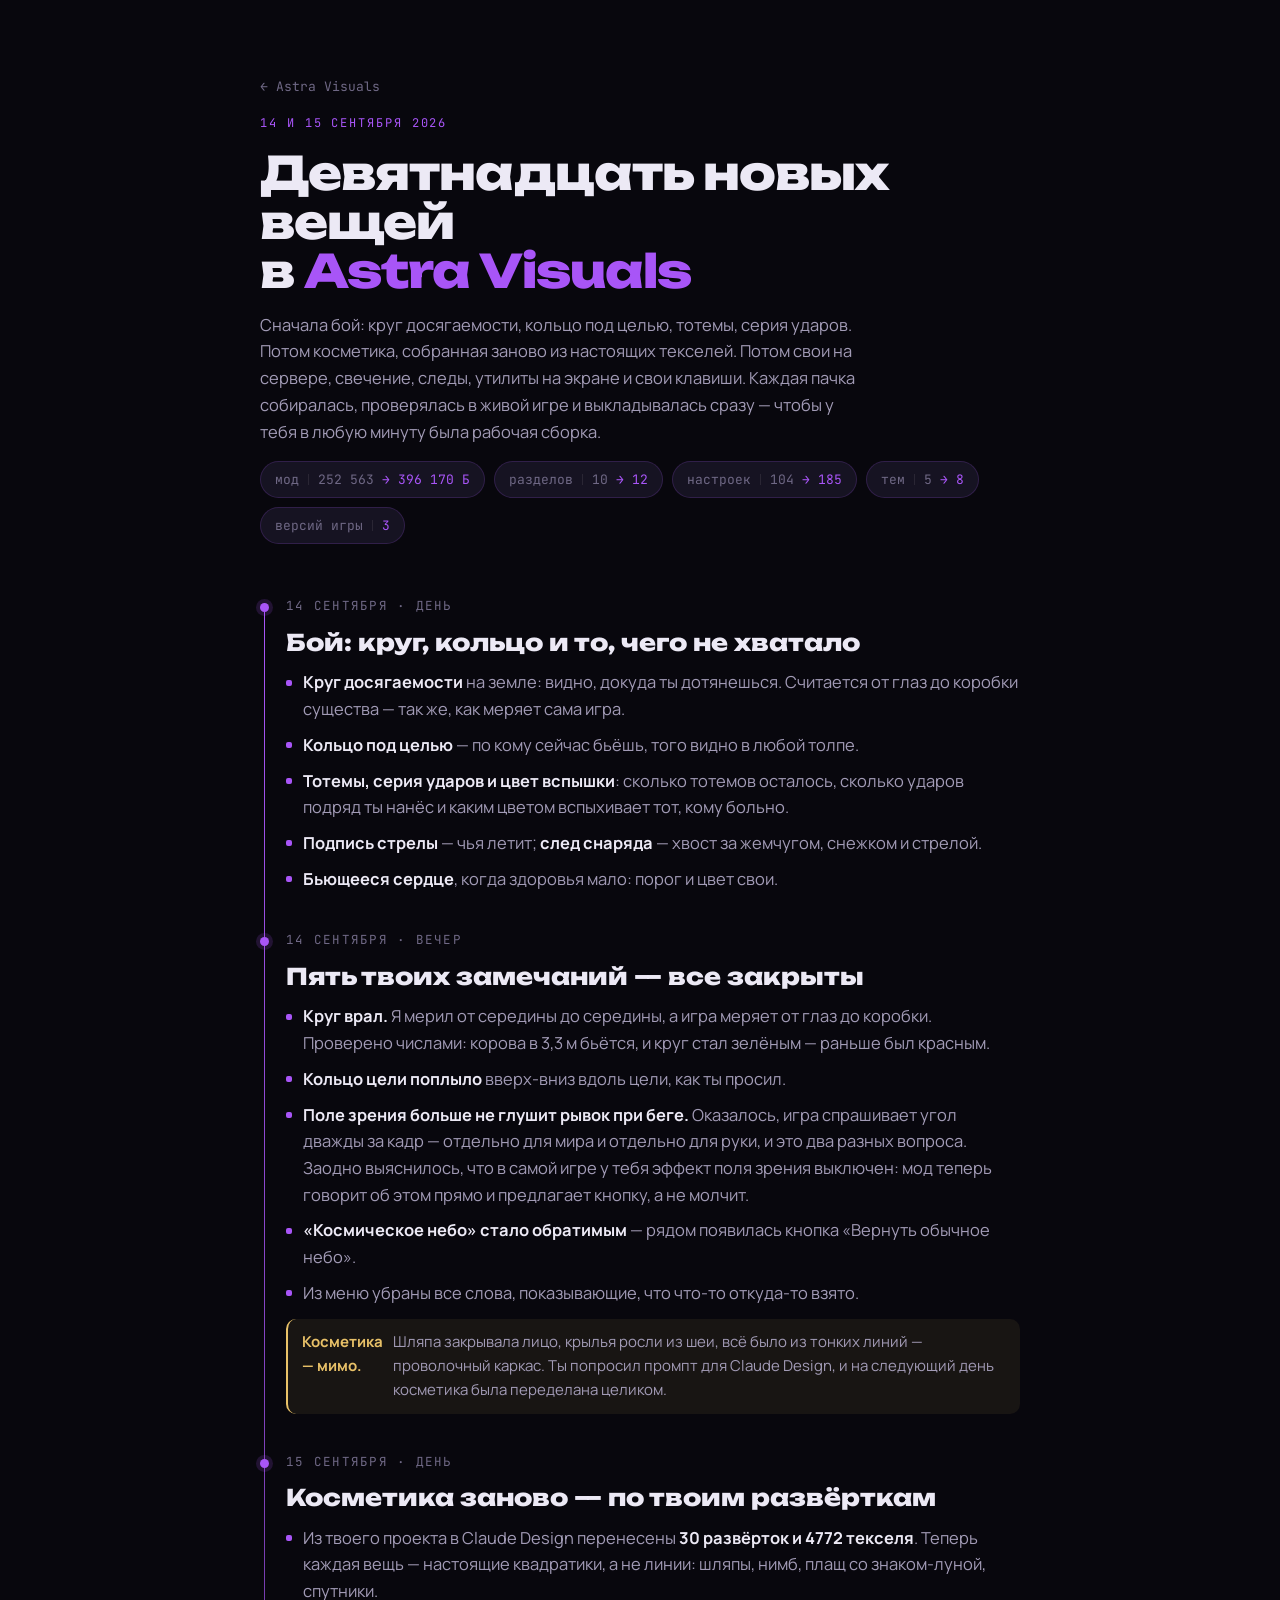
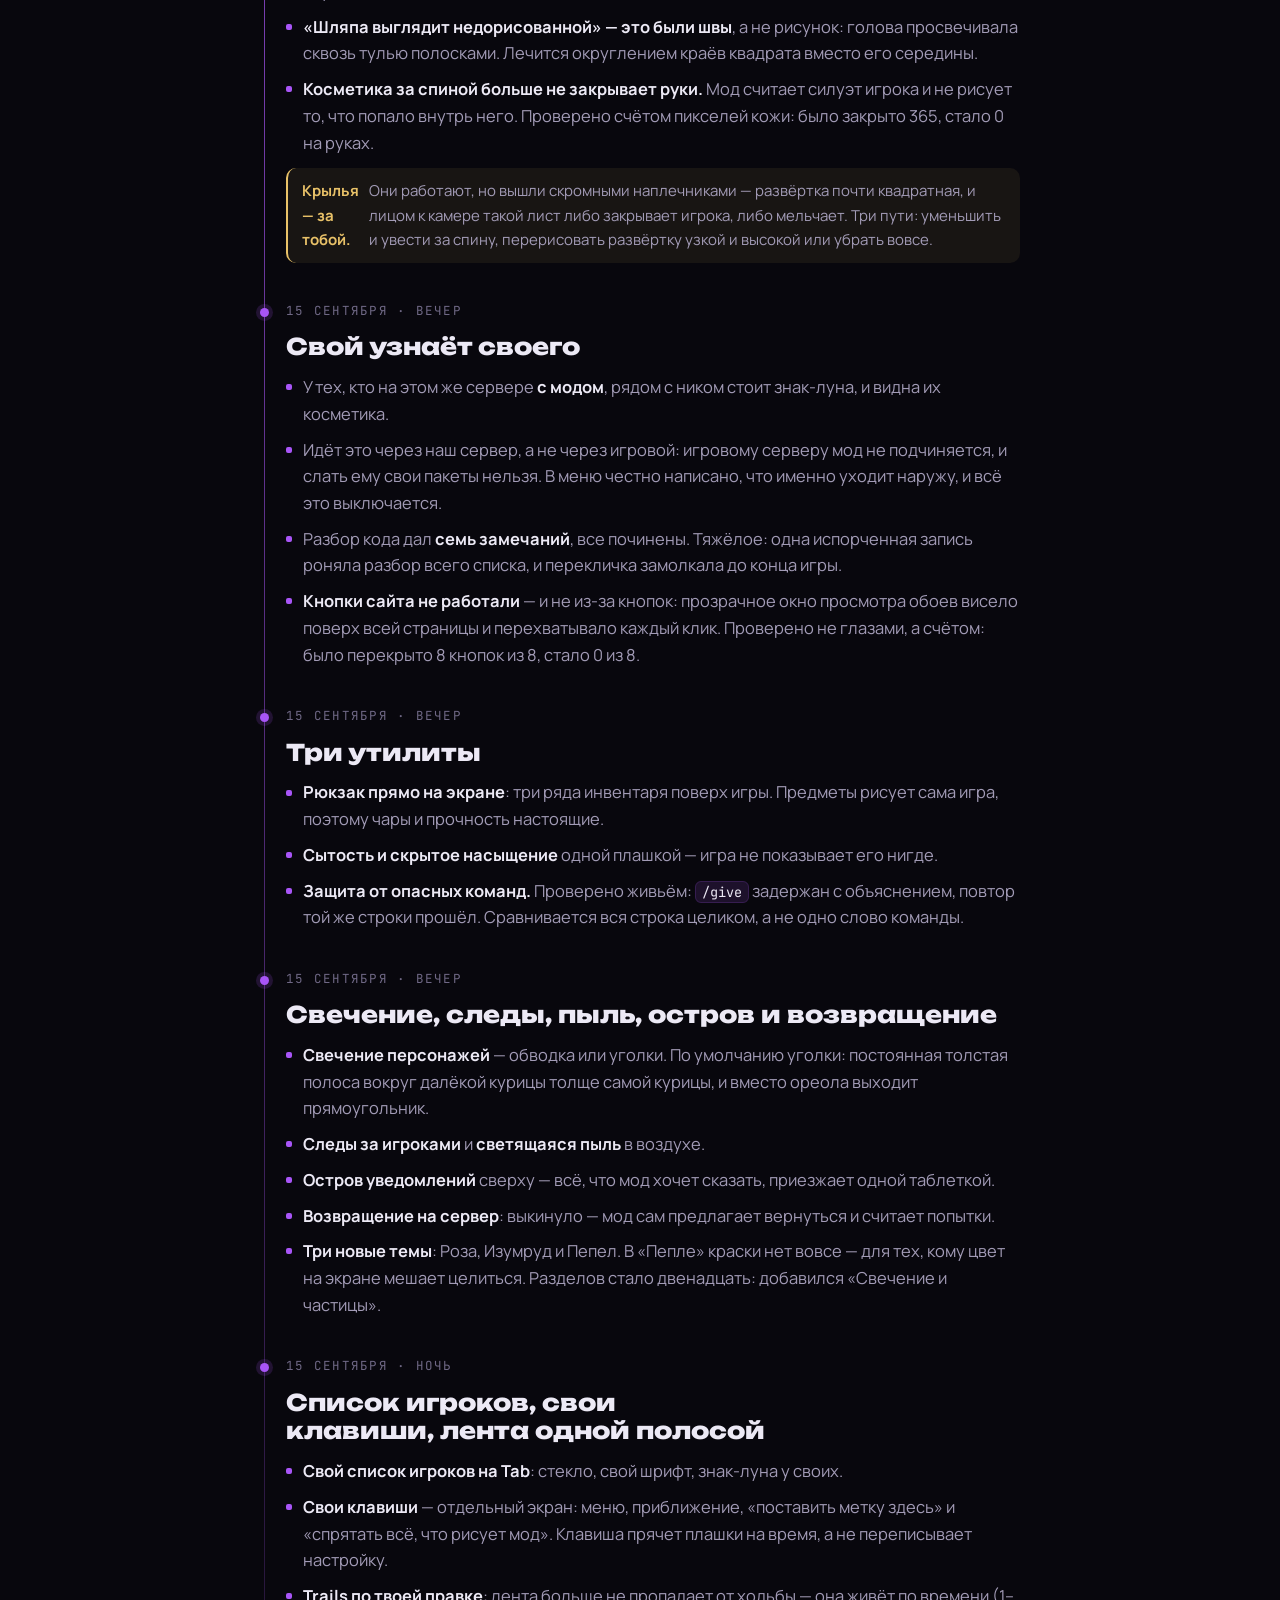
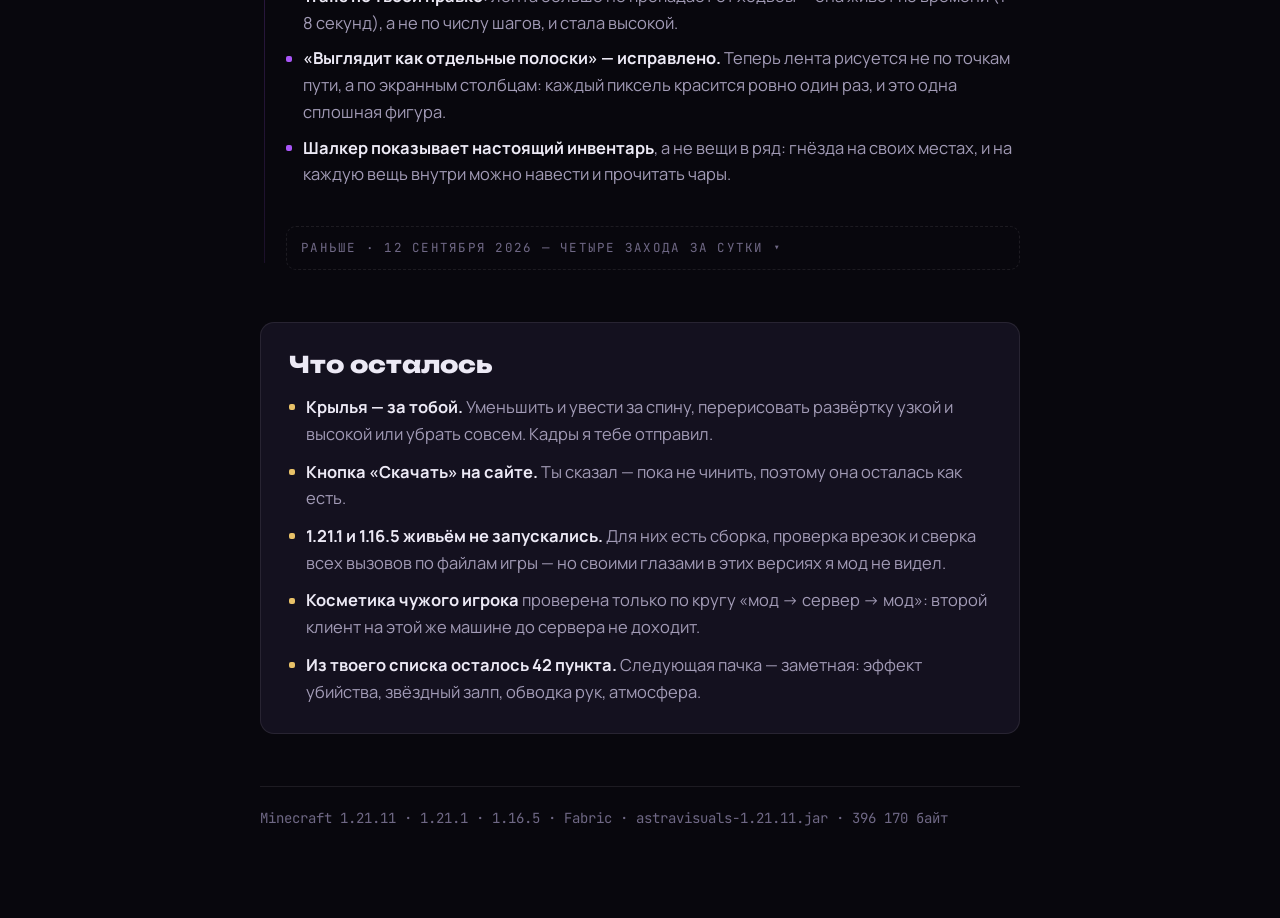
==== commit 66af5310: "Сайт снова открыт; мод 2.0 и лаунчер 2.0.2 — без следов чужих визуалов Co-Authored-By: Claude Opus 5" ====
--- a/changes/index.html
+++ b/changes/index.html
@@ -3,21 +3,496 @@
 <head>
 <meta charset="utf-8">
 <meta name="viewport" content="width=device-width, initial-scale=1">
-<meta name="robots" content="noindex">
-<title>Astra Visuals</title>
+<meta name="description" content="Что появилось в моде Astra Visuals 14 и 15 сентября 2026 года: бой, косметика, свои на сервере, свечение и утилиты на экране.">
+<meta property="og:title" content="Что нового в Astra Visuals">
+<meta property="og:description" content="Что появилось в моде Astra Visuals 14 и 15 сентября 2026 года: бой, косметика, свои на сервере, свечение и утилиты на экране.">
+<meta property="og:type" content="website">
+<title>Что нового в Astra Visuals</title>
+<link rel="preconnect" href="https://fonts.googleapis.com">
+<link rel="preconnect" href="https://fonts.gstatic.com" crossorigin>
+<link rel="stylesheet" href="https://fonts.googleapis.com/css2?family=Unbounded:wght@600;800&family=Manrope:wght@400;500;700&family=JetBrains+Mono:wght@400;500&display=swap">
+
 <style>
-:root { color-scheme: dark; }
-body { margin: 0; min-height: 100vh; display: grid; place-items: center; background: #04030a; color: #eeeafb;
-  font: 16px/1.6 "Segoe UI", system-ui, sans-serif; padding: 24px; box-sizing: border-box; }
-main { text-align: center; max-width: 34rem; }
-h1 { font-weight: 300; font-size: 2rem; margin: 0 0 .5rem; }
-p { color: #a39cbf; margin: 0; }
+  /* Мод фиолетово-чёрный, и страница живёт в том же одном тёмном мире —
+     как и его сайт. Поэтому фон и все краски заданы явно, без второй темы. */
+  :root {
+    --ground:   #08070d;
+    --surface:  #14111f;
+    --raise:    #1b1729;
+    --line:     rgba(168, 85, 247, .18);
+    --hair:     rgba(236, 233, 245, .09);
+    --text:     #ece9f5;
+    --muted:    #a29bb6;
+    --dim:      #6f6885;
+    --accent:   #a855f7;
+    --deep:     #6d3cd6;
+    --done:     #7dd87d;
+    --wait:     #e8c168;
+
+    --display: "Unbounded", "Trebuchet MS", sans-serif;
+    --body:    "Manrope", "Segoe UI", system-ui, sans-serif;
+    --mono:    "JetBrains Mono", ui-monospace, Consolas, monospace;
+  }
+
+  * { box-sizing: border-box; }
+
+  body {
+    margin: 0;
+    padding-block: clamp(40px, 7vw, 76px) clamp(48px, 8vw, 88px);
+    padding-inline: 20px;
+    background: var(--ground);
+    background-image: radial-gradient(900px 420px at 50% -8%, rgba(109, 60, 214, .30), transparent 70%);
+    color: var(--text);
+    font-family: var(--body);
+    font-size: 16.5px;
+    line-height: 1.62;
+    -webkit-font-smoothing: antialiased;
+  }
+
+  .page {
+    width: 100%;
+    max-width: 760px;
+    margin-inline: auto;
+    display: flex;
+    flex-direction: column;
+    gap: clamp(34px, 5vw, 52px);
+  }
+
+  h1, h2, h3 { font-family: var(--display); margin: 0; text-wrap: balance; }
+
+  h1 {
+    font-weight: 800;
+    font-size: clamp(30px, 5.6vw, 46px);
+    line-height: 1.06;
+    letter-spacing: -.02em;
+  }
+
+  h1 b { color: var(--accent); font-weight: 800; }
+
+  h2 { font-weight: 800; font-size: clamp(19px, 2.6vw, 23px); line-height: 1.25; }
+
+  p { margin: 0; }
+
+  .eyebrow {
+    font-family: var(--mono);
+    font-size: 12px;
+    letter-spacing: .16em;
+    text-transform: uppercase;
+    color: var(--accent);
+  }
+
+  /* ===== Шапка ===== */
+  .head { display: flex; flex-direction: column; gap: 16px; }
+
+  .head p { color: var(--muted); max-width: 60ch; }
+
+  .back {
+    font-family: var(--mono);
+    font-size: 13px;
+    color: var(--dim);
+    text-decoration: none;
+    border-bottom: 1px solid transparent;
+    align-self: flex-start;
+  }
+
+  .back:hover { color: var(--accent); border-bottom-color: var(--line); }
+
+  /* ===== Прошлые дни: свёрнуты, чтобы новое было сверху ===== */
+  .older { position: relative; }
+
+  .older > summary {
+    cursor: pointer;
+    list-style: none;
+    font-family: var(--mono);
+    font-size: 12.5px;
+    letter-spacing: .1em;
+    text-transform: uppercase;
+    color: var(--dim);
+    padding: 11px 14px;
+    border-radius: 10px;
+    border: 1px dashed var(--hair);
+  }
+
+  .older > summary::-webkit-details-marker { display: none; }
+  .older > summary:hover { color: var(--accent); border-color: var(--line); }
+  .older > summary::after { content: " ▾"; }
+  .older[open] > summary::after { content: " ▴"; }
+
+  .older[open] > summary { margin-bottom: clamp(26px, 4vw, 38px); }
+
+  .older .run + .run { margin-top: clamp(26px, 4vw, 38px); }
+
+  /* ===== Плашки: ровно те, что мод рисует в игре ===== */
+  .plates { display: flex; flex-wrap: wrap; gap: 9px; }
+
+  .plate {
+    display: inline-flex;
+    align-items: center;
+    gap: 9px;
+    padding: 7px 14px;
+    border-radius: 999px;
+    background: rgba(27, 23, 41, .8);
+    border: 1px solid var(--line);
+    font-family: var(--mono);
+    font-size: 13px;
+    font-variant-numeric: tabular-nums;
+    white-space: nowrap;
+  }
+
+  .plate .k { color: var(--dim); }
+  .plate .k::after { content: ""; display: inline-block; width: 1px; height: 11px; margin-left: 9px; background: var(--hair); vertical-align: -1px; }
+  .plate .v { color: var(--accent); }
+  .plate .v .was { color: var(--dim); }
+
+  /* ===== Лента заходов ===== */
+  .runs {
+    display: flex;
+    flex-direction: column;
+    gap: clamp(26px, 4vw, 38px);
+    position: relative;
+    padding-left: 26px;
+  }
+
+  .runs::before {
+    content: "";
+    position: absolute;
+    left: 4px;
+    top: 7px;
+    bottom: 7px;
+    width: 1px;
+    background: linear-gradient(180deg, var(--accent), rgba(168, 85, 247, .12));
+  }
+
+  .run { position: relative; display: flex; flex-direction: column; gap: 12px; }
+
+  .run::before {
+    content: "";
+    position: absolute;
+    left: -26px;
+    top: 7px;
+    width: 9px;
+    height: 9px;
+    border-radius: 50%;
+    background: var(--accent);
+    box-shadow: 0 0 0 4px rgba(168, 85, 247, .16);
+  }
+
+  .run.cut::before { background: var(--wait); box-shadow: 0 0 0 4px rgba(232, 193, 104, .16); }
+
+  .when {
+    font-family: var(--mono);
+    font-size: 12.5px;
+    letter-spacing: .1em;
+    text-transform: uppercase;
+    color: var(--dim);
+  }
+
+  .run ul {
+    margin: 0;
+    padding: 0;
+    list-style: none;
+    display: flex;
+    flex-direction: column;
+    gap: 9px;
+    color: var(--muted);
+  }
+
+  .run li { position: relative; padding-left: 17px; }
+
+  .run li::before {
+    content: "";
+    position: absolute;
+    left: 0;
+    top: .62em;
+    width: 6px;
+    height: 6px;
+    border-radius: 2px;
+    background: var(--accent);
+  }
+
+  .run li b { color: var(--text); font-weight: 700; }
+
+  code {
+    font-family: var(--mono);
+    font-size: 13.5px;
+    background: rgba(168, 85, 247, .13);
+    border: 1px solid var(--line);
+    border-radius: 6px;
+    padding: 1px 6px;
+    color: var(--text);
+    white-space: nowrap;
+  }
+
+  /* Пометка у оборванного захода — единственное место с жёлтым */
+  .note {
+    display: flex;
+    gap: 10px;
+    align-items: baseline;
+    padding: 11px 14px;
+    border-radius: 10px;
+    background: rgba(232, 193, 104, .07);
+    border-left: 2px solid var(--wait);
+    color: var(--muted);
+    font-size: 15px;
+  }
+
+  .note b { color: var(--wait); font-weight: 700; }
+
+  /* ===== Что осталось ===== */
+  .rest {
+    display: flex;
+    flex-direction: column;
+    gap: 14px;
+    padding: clamp(20px, 3vw, 28px);
+    border-radius: 14px;
+    background: var(--surface);
+    border: 1px solid var(--hair);
+  }
+
+  .rest ul { margin: 0; padding: 0; list-style: none; display: flex; flex-direction: column; gap: 11px; color: var(--muted); }
+  .rest li { position: relative; padding-left: 17px; }
+  .rest li::before { content: ""; position: absolute; left: 0; top: .62em; width: 6px; height: 6px; border-radius: 2px; background: var(--wait); }
+  .rest li b { color: var(--text); font-weight: 700; }
+
+  footer {
+    color: var(--dim);
+    font-size: 14px;
+    font-family: var(--mono);
+    border-top: 1px solid var(--hair);
+    padding-top: 20px;
+  }
+
+  @media (max-width: 430px) {
+    .runs { padding-left: 22px; }
+    .run::before { left: -22px; }
+  }
+
+  @media (prefers-reduced-motion: reduce) {
+    * { animation: none !important; transition: none !important; }
+  }
 </style>
+
 </head>
 <body>
-<main>
-<h1>Сайт временно закрыт</h1>
-<p>Скоро вернёмся.</p>
-</main>
+<div class="page">
+
+  <header class="head">
+    <a class="back" href="../">← Astra Visuals</a>
+    <span class="eyebrow">14 и 15 сентября 2026</span>
+    <h1>Девятнадцать новых вещей<br>в <b>Astra Visuals</b></h1>
+    <p>Сначала бой: круг досягаемости, кольцо под целью, тотемы, серия ударов. Потом косметика,
+      собранная заново из настоящих текселей. Потом свои на сервере, свечение, следы, утилиты на экране
+      и свои клавиши. Каждая пачка собиралась, проверялась в живой игре и выкладывалась сразу —
+      чтобы у тебя в любую минуту была рабочая сборка.</p>
+    <div class="plates">
+      <span class="plate"><span class="k">мод</span><span class="v"><span class="was">252 563</span> → 396 170 Б</span></span>
+      <span class="plate"><span class="k">разделов</span><span class="v"><span class="was">10</span> → 12</span></span>
+      <span class="plate"><span class="k">настроек</span><span class="v"><span class="was">104</span> → 185</span></span>
+      <span class="plate"><span class="k">тем</span><span class="v"><span class="was">5</span> → 8</span></span>
+      <span class="plate"><span class="k">версий игры</span><span class="v">3</span></span>
+    </div>
+  </header>
+
+  <div class="runs">
+
+    <section class="run">
+      <span class="when">14 сентября · день</span>
+      <h2>Бой: круг, кольцо и то, чего не хватало</h2>
+      <ul>
+        <li><b>Круг досягаемости</b> на земле: видно, докуда ты дотянешься. Считается от глаз до коробки
+          существа — так же, как меряет сама игра.</li>
+        <li><b>Кольцо под целью</b> — по кому сейчас бьёшь, того видно в любой толпе.</li>
+        <li><b>Тотемы, серия ударов и цвет вспышки</b>: сколько тотемов осталось, сколько ударов подряд ты
+          нанёс и каким цветом вспыхивает тот, кому больно.</li>
+        <li><b>Подпись стрелы</b> — чья летит; <b>след снаряда</b> — хвост за жемчугом, снежком и стрелой.</li>
+        <li><b>Бьющееся сердце</b>, когда здоровья мало: порог и цвет свои.</li>
+      </ul>
+    </section>
+
+    <section class="run">
+      <span class="when">14 сентября · вечер</span>
+      <h2>Пять твоих замечаний — все закрыты</h2>
+      <ul>
+        <li><b>Круг врал.</b> Я мерил от середины до середины, а игра меряет от глаз до коробки. Проверено
+          числами: корова в 3,3 м бьётся, и круг стал зелёным — раньше был красным.</li>
+        <li><b>Кольцо цели поплыло</b> вверх-вниз вдоль цели, как ты просил.</li>
+        <li><b>Поле зрения больше не глушит рывок при беге.</b> Оказалось, игра спрашивает угол дважды за
+          кадр — отдельно для мира и отдельно для руки, и это два разных вопроса. Заодно выяснилось, что
+          в самой игре у тебя эффект поля зрения выключен: мод теперь говорит об этом прямо и предлагает
+          кнопку, а не молчит.</li>
+        <li><b>«Космическое небо» стало обратимым</b> — рядом появилась кнопка «Вернуть обычное небо».</li>
+        <li>Из меню убраны все слова, показывающие, что что-то откуда-то взято.</li>
+      </ul>
+      <div class="note"><b>Косметика — мимо.</b>
+        <span>Шляпа закрывала лицо, крылья росли из шеи, всё было из тонких линий — проволочный каркас.
+          Ты попросил промпт для Claude Design, и на следующий день косметика была переделана целиком.</span></div>
+    </section>
+
+    <section class="run">
+      <span class="when">15 сентября · день</span>
+      <h2>Косметика заново — по твоим развёрткам</h2>
+      <ul>
+        <li>Из твоего проекта в Claude Design перенесены <b>30 развёрток и 4772 текселя</b>. Теперь каждая
+          вещь — настоящие квадратики, а не линии: шляпы, нимб, плащ со знаком-луной, спутники.</li>
+        <li><b>«Шляпа выглядит недорисованной» — это были швы</b>, а не рисунок: голова просвечивала сквозь
+          тулью полосками. Лечится округлением краёв квадрата вместо его середины.</li>
+        <li><b>Косметика за спиной больше не закрывает руки.</b> Мод считает силуэт игрока и не рисует то,
+          что попало внутрь него. Проверено счётом пикселей кожи: было закрыто 365, стало 0 на руках.</li>
+      </ul>
+      <div class="note"><b>Крылья — за тобой.</b>
+        <span>Они работают, но вышли скромными наплечниками — развёртка почти квадратная, и лицом к камере
+          такой лист либо закрывает игрока, либо мельчает. Три пути: уменьшить и увести за спину,
+          перерисовать развёртку узкой и высокой или убрать вовсе.</span></div>
+    </section>
+
+    <section class="run">
+      <span class="when">15 сентября · вечер</span>
+      <h2>Свой узнаёт своего</h2>
+      <ul>
+        <li>У тех, кто на этом же сервере <b>с модом</b>, рядом с ником стоит знак-луна, и видна их косметика.</li>
+        <li>Идёт это через наш сервер, а не через игровой: игровому серверу мод не подчиняется, и слать ему
+          свои пакеты нельзя. В меню честно написано, что именно уходит наружу, и всё это выключается.</li>
+        <li>Разбор кода дал <b>семь замечаний</b>, все починены. Тяжёлое: одна испорченная запись роняла
+          разбор всего списка, и перекличка замолкала до конца игры.</li>
+        <li><b>Кнопки сайта не работали</b> — и не из-за кнопок: прозрачное окно просмотра обоев висело
+          поверх всей страницы и перехватывало каждый клик. Проверено не глазами, а счётом: было перекрыто
+          8 кнопок из 8, стало 0 из 8.</li>
+      </ul>
+    </section>
+
+    <section class="run">
+      <span class="when">15 сентября · вечер</span>
+      <h2>Три утилиты</h2>
+      <ul>
+        <li><b>Рюкзак прямо на экране</b>: три ряда инвентаря поверх игры. Предметы рисует сама игра,
+          поэтому чары и прочность настоящие.</li>
+        <li><b>Сытость и скрытое насыщение</b> одной плашкой — игра не показывает его нигде.</li>
+        <li><b>Защита от опасных команд.</b> Проверено живьём: <code>/give</code> задержан с объяснением,
+          повтор той же строки прошёл. Сравнивается вся строка целиком, а не одно слово команды.</li>
+      </ul>
+    </section>
+
+    <section class="run">
+      <span class="when">15 сентября · вечер</span>
+      <h2>Свечение, следы, пыль, остров и возвращение</h2>
+      <ul>
+        <li><b>Свечение персонажей</b> — обводка или уголки. По умолчанию уголки: постоянная толстая полоса
+          вокруг далёкой курицы толще самой курицы, и вместо ореола выходит прямоугольник.</li>
+        <li><b>Следы за игроками</b> и <b>светящаяся пыль</b> в воздухе.</li>
+        <li><b>Остров уведомлений</b> сверху — всё, что мод хочет сказать, приезжает одной таблеткой.</li>
+        <li><b>Возвращение на сервер</b>: выкинуло — мод сам предлагает вернуться и считает попытки.</li>
+        <li><b>Три новые темы</b>: Роза, Изумруд и Пепел. В «Пепле» краски нет вовсе — для тех, кому цвет
+          на экране мешает целиться. Разделов стало двенадцать: добавился «Свечение и частицы».</li>
+      </ul>
+    </section>
+
+    <section class="run">
+      <span class="when">15 сентября · ночь</span>
+      <h2>Список игроков, свои клавиши, лента одной полосой</h2>
+      <ul>
+        <li><b>Свой список игроков на Tab</b>: стекло, свой шрифт, знак-луна у своих.</li>
+        <li><b>Свои клавиши</b> — отдельный экран: меню, приближение, «поставить метку здесь» и «спрятать
+          всё, что рисует мод». Клавиша прячет плашки на время, а не переписывает настройку.</li>
+        <li><b>Trails по твоей правке</b>: лента больше не пропадает от ходьбы — она живёт по времени
+          (1–8 секунд), а не по числу шагов, и стала высокой.</li>
+        <li><b>«Выглядит как отдельные полоски» — исправлено.</b> Теперь лента рисуется не по точкам пути,
+          а по экранным столбцам: каждый пиксель красится ровно один раз, и это одна сплошная фигура.</li>
+        <li><b>Шалкер показывает настоящий инвентарь</b>, а не вещи в ряд: гнёзда на своих местах, и на
+          каждую вещь внутри можно навести и прочитать чары.</li>
+      </ul>
+    </section>
+
+    <details class="older">
+      <summary>Раньше · 12 сентября 2026 — четыре захода за сутки</summary>
+
+    <section class="run">
+      <span class="when">Утро · заход первый</span>
+      <h2>Выбор шрифта в меню</h2>
+      <ul>
+        <li><b>Четыре шрифта</b> в разделе «Оформление», переключаются на лету: Обычный,
+          Гладкий, Пиксельный и Консольный — «как в терминале», по твоей просьбе.</li>
+        <li>Гладкий пришлось менять дважды: сначала Inter, потом Roboto — и это был <b>промах</b>,
+          я взял шрифт лаунчера Nursultan, а не его меню в игре. Опознал по твоему кадру
+          числами и поставил Arimo.</li>
+        <li>«В консоли шрифт толще» — <b>ты был прав</b>, и дело оказалось не в шрифте:
+          игра сама тоньшит буквы на 19 %. Вылечено весом, а не заменой.</li>
+        <li>Попутно мод научился отдавать свои картинки и шрифты <b>без Fabric API</b> —
+          иначе игра их просто не видела.</li>
+      </ul>
+    </section>
+
+    <section class="run">
+      <span class="when">День · заход второй</span>
+      <h2>Первое напоминание об эффектах</h2>
+      <ul>
+        <li>Строка над хотбаром: настоящий значок эффекта, имя и счёт секунд — «Сила · 8 с».</li>
+        <li>Цвет по срочности, мигание под конец, звук один раз на эффект, перетаскивание мышью.</li>
+        <li>Отдельная плашка «Эффекты и время».</li>
+      </ul>
+      <div class="note"><b>Мимо.</b>
+        <span>Ты имел в виду другое — плашку снизу справа с фразой целиком. Вечером переделал.</span></div>
+    </section>
+
+    <section class="run cut">
+      <span class="when">Вечер · заход третий</span>
+      <h2>Весь список идей, кроме шестой и восьмой</h2>
+      <ul>
+        <li><b>Предупреждение твоей фразой</b> снизу справа: «Осторожно! Зелье невидимости
+          вот-вот закончится!» — со счётом секунд и звуком.</li>
+        <li><b>Плашка всех эффектов</b> с временем до конца каждого; плохие названы красным.</li>
+        <li><b>Броня вот-вот сломается</b> и <b>здоровье на исходе</b> — тем же способом,
+          плюс красная кромка экрана.</li>
+        <li><b>Полоски здоровья</b> над теми, кого видно, и <b>счёт боя</b>: нанёс, получил, ударов.</li>
+        <li><b>Метки по координатам</b>: пишешь в чат <code>.gps 845 72 2338</code> — и видишь,
+          сколько блоков осталось. Место смерти отмечается само.</li>
+        <li>Два старых долга закрыты: надписи на ванильных кнопках следуют за шрифтом,
+          и знак-луна встал в угол главного экрана.</li>
+      </ul>
+      <div class="note"><b>Заход оборвался на лимите.</b>
+        <span>Мод был собран, но не поставлен тебе и не проверен целиком — у тебя в модах
+          полдня лежала сборка от обеда.</span></div>
+    </section>
+
+    <section class="run">
+      <span class="when">Ночь · заход четвёртый</span>
+      <h2>Проверка, починка и выкладка</h2>
+      <ul>
+        <li>Всё вечернее <b>проверено в живой игре</b> по одному и поставлено тебе в моды.</li>
+        <li>Разбор кода дал <b>девять замечаний</b> — все починены. Тяжёлое: предупреждение,
+          лежащее на кнопке расстановки, нельзя было схватить, а попытка стирала всю расстановку.
+          Я это видел своими глазами днём и <b>записал в плюс</b> — ошибка была в моей оценке,
+          не в коде.</li>
+        <li>Ещё из найденного: метка места смерти не слушала выключатель, своё сердце рисовалось
+          вдвое мельче соседних значков, правый щелчок мыши переставлял плашки, а испорченная
+          метка в файле уронила бы сохранение всех настроек.</li>
+        <li>И один изъян нашёл сам: кнопка «Расставить как на видео» клала плашку эффектов
+          прямо на часы.</li>
+        <li><b>Сайт обновлён и выложен</b>: предупреждения, метки, шрифты, десять разделов.
+          По ссылке до этого висел вид недельной давности.</li>
+      </ul>
+    </section>
+
+    </details>
+
+  </div>
+
+  <section class="rest">
+    <h2>Что осталось</h2>
+    <ul>
+      <li><b>Крылья — за тобой.</b> Уменьшить и увести за спину, перерисовать развёртку узкой и высокой
+        или убрать совсем. Кадры я тебе отправил.</li>
+      <li><b>Кнопка «Скачать» на сайте.</b> Ты сказал — пока не чинить, поэтому она осталась как есть.</li>
+      <li><b>1.21.1 и 1.16.5 живьём не запускались.</b> Для них есть сборка, проверка врезок и сверка всех
+        вызовов по файлам игры — но своими глазами в этих версиях я мод не видел.</li>
+      <li><b>Косметика чужого игрока</b> проверена только по кругу «мод → сервер → мод»: второй клиент на
+        этой же машине до сервера не доходит.</li>
+      <li><b>Из твоего списка осталось 42 пункта.</b> Следующая пачка — заметная: эффект убийства,
+        звёздный залп, обводка рук, атмосфера.</li>
+    </ul>
+  </section>
+
+  <footer>Minecraft 1.21.11 · 1.21.1 · 1.16.5 · Fabric · astravisuals-1.21.11.jar · 396 170 байт</footer>
+
+</div>
 </body>
 </html>
